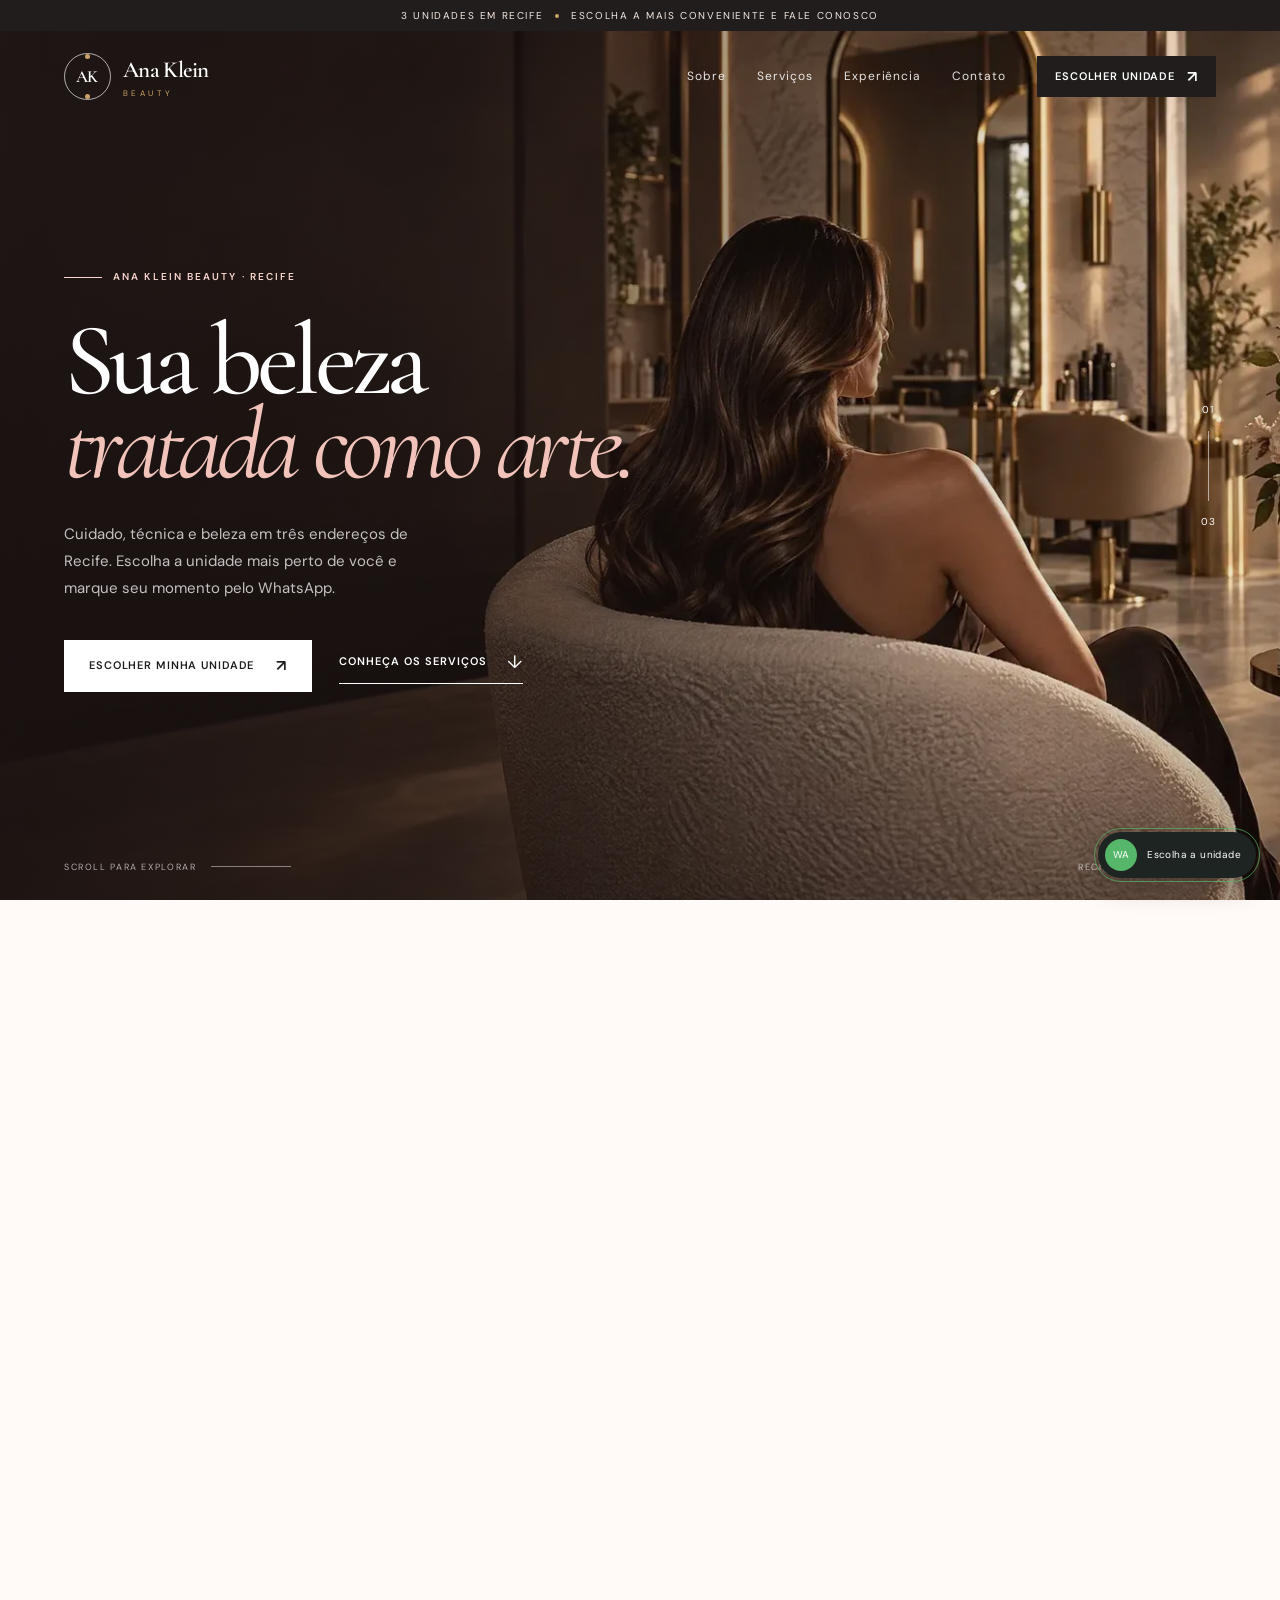
==== anabeauty-site/index.html @ 566e49de "Add files via upload" ====
<!doctype html>
<html lang="pt-BR">
  <head>
    <meta charset="UTF-8" />
    <meta name="viewport" content="width=device-width, initial-scale=1.0" />
    <meta name="description" content="Ana Klein Beauty — salão de beleza em Recife com unidades no Shopping RioMar, Shopping Recife e Shopping Plaza. Escolha sua unidade e fale pelo WhatsApp." />
    <meta name="theme-color" content="#211d1d" />
    <title>Ana Klein Beauty | Sua beleza tratada como arte</title>
    <link rel="preconnect" href="https://fonts.googleapis.com" />
    <link rel="preconnect" href="https://fonts.gstatic.com" crossorigin />
    <link rel="stylesheet" href="https://fonts.googleapis.com/css2?family=Cormorant+Garamond:ital,wght@0,400;0,500;0,600;1,400&amp;family=DM+Sans:wght@400;500;600&amp;display=swap" media="print" onload="this.media='all'" />
    <noscript><link rel="stylesheet" href="https://fonts.googleapis.com/css2?family=Cormorant+Garamond:ital,wght@0,400;0,500;0,600;1,400&amp;family=DM+Sans:wght@400;500;600&amp;display=swap" /></noscript>
    <link rel="preload" as="image" href="images/hero.webp" fetchpriority="high" />
    <link rel="stylesheet" href="style.css" />
    <script src="script.js" defer></script>
  </head>
  <body>
    <div class="announcement"><span>3 unidades em Recife</span><span class="announcement__dot"></span><span>Escolha a mais conveniente e fale conosco</span></div>

    <header class="site-header" id="topo">
      <a class="brand" href="#inicio" aria-label="Ana Klein Beauty — início">
        <span class="brand__mark" aria-hidden="true"><span>AK</span></span>
        <span class="brand__text"><strong>Ana Klein</strong><small>BEAUTY</small></span>
      </a>
      <button class="menu-toggle" aria-label="Abrir menu" aria-expanded="false"><span></span><span></span></button>
      <nav class="main-nav" aria-label="Navegação principal">
        <a href="#sobre">Sobre</a>
        <a href="#servicos">Serviços</a>
        <a href="#experiencia">Experiência</a>
        <a href="#contato">Contato</a>
        <a class="button button--small button--dark" href="#unidades">Escolher unidade <span>↗</span></a>
      </nav>
    </header>

    <main>
      <section class="hero" id="inicio">
        <img class="hero__image" src="images/hero.webp" alt="" fetchpriority="high" decoding="async" />
        <div class="hero__veil"></div>
        <div class="hero__content">
          <p class="eyebrow eyebrow--light"><span class="eyebrow__line"></span> Ana Klein Beauty · Recife</p>
          <h1>Sua beleza<br /><em>tratada como arte.</em></h1>
          <p class="hero__copy">Cuidado, técnica e beleza em três endereços de Recife. Escolha a unidade mais perto de você e marque seu momento pelo WhatsApp.</p>
          <div class="hero__actions"><a class="button button--light" href="#unidades">Escolher minha unidade <span>↗</span></a><a class="text-link text-link--light" href="#servicos">Conheça os serviços <span>↓</span></a></div>
        </div>
        <div class="hero__aside"><span>01</span><i></i><span>03</span></div>
        <div class="hero__bottom"><span>Scroll para explorar</span><span class="hero__scroll-line"></span><span>Recife · PE · 3 unidades</span></div>
      </section>

      <section class="statement section-pad" id="sobre">
        <div class="statement__index">01 <span></span> essência</div>
        <div class="statement__copy"><p class="eyebrow"><span class="eyebrow__line"></span> Ana Klein Beauty</p><h2>Beleza com <em>intenção,</em><br />resultado com alma.</h2><p>Há mais de uma década, transformamos cuidados de beleza em rituais de presença. No Ana Klein Beauty, cada atendimento começa na conversa — e termina na sensação de se olhar no espelho e reconhecer uma versão ainda mais bonita de si.</p><a class="text-link" href="#experiencia">Nossa forma de cuidar <span>↗</span></a></div>
        <div class="statement__numbers"><div><strong>10<span>+</span></strong><small>anos de história</small></div><div><strong>18,5<span>k</span></strong><small>pessoas no Instagram</small></div><div><strong>21<span>h</span></strong><small>até quando estamos aqui</small></div></div>
      </section>

      <section class="services section-pad" id="servicos">
        <div class="section-heading"><div><p class="eyebrow"><span class="eyebrow__line"></span> O menu de cuidados</p><h2>Escolha o seu<br /><em>momento.</em></h2></div><p>Serviços pensados para revelar o que você já tem de mais bonito. Valores são estimativas e podem variar conforme avaliação.</p></div>
        <div class="service-tabs" role="tablist" aria-label="Categorias de serviços">
          <button class="service-tab is-active" role="tab" aria-selected="true" data-category="cabelo">Cabelo</button><button class="service-tab" role="tab" aria-selected="false" data-category="unhas">Unhas</button><button class="service-tab" role="tab" aria-selected="false" data-category="estetica">Estética</button><button class="service-tab" role="tab" aria-selected="false" data-category="make">Make</button><button class="service-tab" role="tab" aria-selected="false" data-category="noivas">Noivas & eventos</button>
        </div>
        <div class="services-grid" id="services-grid"></div>
        <div class="services-footer"><span>Valores sob consulta para cabelos longos e técnicas especiais.</span><a class="text-link" href="#unidades">Falar com a unidade <span>↗</span></a></div>
      </section>

      <section class="combo section-pad section-dark" id="combo">
        <div class="combo__intro"><p class="eyebrow eyebrow--light"><span class="eyebrow__line"></span> Seu ritual, do seu jeito</p><h2>Monte seu<br /><em>combo perfeito.</em></h2><p>Combine seus serviços favoritos e tenha uma visão do tempo e investimento para o seu dia de beleza.</p><span class="combo__stamp">AK <small>beauty ritual</small></span></div>
        <div class="combo__calculator"><div class="calculator-head"><span>01 / selecione os serviços</span><span id="selected-count">0 selecionados</span></div><div class="combo-options" id="combo-options"></div><div class="calculator-result"><div><small>Tempo estimado</small><strong id="combo-time">—</strong></div><div><small>Investimento estimado</small><strong id="combo-price">R$ 0</strong></div><a class="button button--light button--full" id="combo-cta" href="#unidades">Falar com uma unidade <span>↗</span></a></div></div>
      </section>

      <section class="experience section-pad" id="experiencia">
        <div class="section-heading"><div><p class="eyebrow"><span class="eyebrow__line"></span> Dentro do nosso espaço</p><h2>Um lugar para<br /><em>se encontrar.</em></h2></div><p>Entre texturas naturais, luz quente e conversas sem pressa. Tudo foi pensado para que seu tempo aqui seja tão bonito quanto o resultado.</p></div>
        <div class="gallery"><button class="gallery-card gallery-card--large" data-gallery="0" aria-label="Ver foto do ambiente"><img src="images/espaco.webp" alt="Interior elegante do Ana Klein Beauty" loading="lazy" decoding="async" /><span class="gallery-card__label">O espaço <b>↗</b></span></button><button class="gallery-card gallery-card--portrait" data-gallery="1" aria-label="Ver foto do resultado de cabelo"><img src="images/cabelos.webp" alt="Resultado de balayage e ondas polidas" loading="lazy" decoding="async" /><span class="gallery-card__label">Cabelos <b>↗</b></span></button><button class="gallery-card gallery-card--portrait gallery-card--offset" data-gallery="2" aria-label="Ver foto do resultado de unhas"><img src="images/unhas.webp" alt="Manicure nude com detalhe rose gold" loading="lazy" decoding="async" /><span class="gallery-card__label">Unhas <b>↗</b></span></button><div class="gallery-note"><span>02</span><p>Detalhes que fazem<br /><em>toda a diferença.</em></p></div></div>
      </section>

      <section class="social-proof section-pad section-nude">
        <div class="proof-top"><p class="eyebrow"><span class="eyebrow__line"></span> Quem viveu, conta</p><div class="proof-rating"><strong>4,3</strong><span>★★★★★</span><small>737 avaliações no Google</small></div></div>
        <div class="testimonials"><article class="testimonial testimonial--featured"><span class="quote-mark">“</span><blockquote>Fui atendida pela Flávia e foi uma experiência maravilhosa. Desde a recepção até o resultado, tudo impecável. Saí me sentindo linda e muito bem cuidada.</blockquote><footer><span class="avatar">MC</span><span><strong>Mariana C.</strong><small>Cliente verificada · Google</small></span><span class="testimonial__stars">★★★★★</span></footer></article><article class="testimonial"><div class="testimonial__meta"><span>01</span><span>★★★★★</span></div><blockquote>“A equipe é extremamente atenciosa e o espaço é lindo. Meu cabelo ficou exatamente como eu imaginei.”</blockquote><footer><span class="avatar avatar--gold">LR</span><span><strong>Larissa R.</strong><small>Cliente verificada · Google</small></span></footer></article><article class="testimonial"><div class="testimonial__meta"><span>02</span><span>★★★★★</span></div><blockquote>“Lugar perfeito para um dia de autocuidado. Pontualidade, técnica e um resultado delicado.”</blockquote><footer><span class="avatar avatar--dark">AS</span><span><strong>Ana S.</strong><small>Cliente verificada · Google</small></span></footer></article></div>
      </section>

      <section class="locations section-pad section-nude" id="unidades"><div class="section-heading"><div><p class="eyebrow"><span class="eyebrow__line"></span> Onde você quer viver esse momento?</p><h2>Escolha sua<br /><em>unidade.</em></h2></div><p>O perfil da Ana Klein Beauty atende três shoppings em Recife. Toque na unidade desejada e fale direto com a equipe responsável.</p></div><p class="unit-note" id="unit-note" hidden></p><div class="locations-grid"><article class="location-card"><span class="location-card__index">01</span><div><p class="eyebrow">Zona Sul</p><h3>Shopping RioMar</h3><p>Av. República do Líbano, 251<br />Pina · Recife — PE</p><a class="button button--dark" href="https://wa.me/5581991220930?text=Ol%C3%A1%2C%20Ana%20Klein%20Beauty!%20Quero%20agendar%20na%20unidade%20Shopping%20RioMar." target="_blank" rel="noreferrer">Falar no WhatsApp <span>↗</span></a><small>(81) 99122-0930 · (81) 3039-5361</small></div></article><article class="location-card"><span class="location-card__index">02</span><div><p class="eyebrow">Zona Sul</p><h3>Shopping Recife</h3><p>Boa Viagem · Recife — PE<br />Atendimento premium</p><a class="button button--dark" href="https://wa.me/558195071572?text=Ol%C3%A1%2C%20Ana%20Klein%20Beauty!%20Quero%20agendar%20na%20unidade%20Shopping%20Recife." target="_blank" rel="noreferrer">Falar no WhatsApp <span>↗</span></a><small>(81) 99507-1572</small></div></article><article class="location-card"><span class="location-card__index">03</span><div><p class="eyebrow">Zona Norte</p><h3>Shopping Plaza</h3><p>Casa Forte · Recife — PE<br />Atendimento premium</p><a class="button button--dark" href="https://wa.me/558196941964?text=Ol%C3%A1%2C%20Ana%20Klein%20Beauty!%20Quero%20agendar%20na%20unidade%20Shopping%20Plaza." target="_blank" rel="noreferrer">Falar no WhatsApp <span>↗</span></a><small>(81) 99694-1964</small></div></article></div></section>

      <section class="faq section-pad section-nude" id="cuidados">
        <div class="faq__intro"><p class="eyebrow"><span class="eyebrow__line"></span> Depois do salão</p><h2>Cuidados que<br /><em>prolongam o ritual.</em></h2><p>Pequenos gestos em casa para manter o resultado bonito por mais tempo.</p></div><div class="faq-list"><details open><summary><span>01</span> Como cuidar do cabelo após coloração?</summary><div class="faq-answer">Prefira água morna para fria, use produtos indicados para cabelos coloridos e aplique uma máscara de tratamento uma vez por semana. Evite fontes de calor sem protetor térmico.</div></details><details><summary><span>02</span> Quanto tempo dura a manicure?</summary><div class="faq-answer">Com hidratação diária das cutículas e evitando contato prolongado com produtos de limpeza, o resultado costuma permanecer bonito por 7 a 10 dias.</div></details><details><summary><span>03</span> O que levar no dia da make?</summary><div class="faq-answer">Venha com a pele limpa e hidratada. Se tiver referências de maquiagem, traga no celular — elas ajudam nossa equipe a traduzir seu desejo.</div></details><details><summary><span>04</span> Posso chegar antes do meu horário?</summary><div class="faq-answer">Claro. O shopping da sua unidade oferece cafés e espaços para você chegar com calma. Recomendamos 10 minutos de antecedência.</div></details></div>
      </section>

      <section class="contact section-pad" id="contato">
        <div class="contact__top"><p class="eyebrow"><span class="eyebrow__line"></span> Venha nos encontrar</p><h2>Três endereços.<br /><em>Um só ritual.</em></h2></div><div class="contact__grid"><div class="contact__map"><button class="map-facade" id="map-facade" type="button" data-src="https://www.google.com/maps?q=Ana+Klein+Beauty+Recife+PE&output=embed" aria-label="Carregar mapa das unidades"><strong>Mapa das unidades</strong><span>Toque para carregar o mapa</span></button><a class="map-link" href="https://www.google.com/maps/search/?api=1&query=Ana+Klein+Beauty+Recife+PE" target="_blank" rel="noreferrer">Ver no Google Maps <span>↗</span></a></div><div class="contact__info"><div class="contact-item"><span class="contact-item__num">01</span><div><small>Shopping RioMar</small><p><a href="https://wa.me/5581991220930" target="_blank" rel="noreferrer">WhatsApp (81) 99122-0930 ↗</a><br />Pina · Recife — PE</p></div></div><div class="contact-item"><span class="contact-item__num">02</span><div><small>Shopping Recife</small><p><a href="https://wa.me/558195071572" target="_blank" rel="noreferrer">WhatsApp (81) 99507-1572 ↗</a><br />Boa Viagem · Recife — PE</p></div></div><div class="contact-item"><span class="contact-item__num">03</span><div><small>Shopping Plaza</small><p><a href="https://wa.me/558196941964" target="_blank" rel="noreferrer">WhatsApp (81) 99694-1964 ↗</a><br />Casa Forte · Recife — PE</p></div></div></div></div>
      </section>
    </main>

    <footer class="site-footer"><div class="footer-main"><a class="brand brand--footer" href="#topo"><span class="brand__mark" aria-hidden="true"><span>AK</span></span><span class="brand__text"><strong>Ana Klein</strong><small>BEAUTY</small></span></a><p>Beleza com intenção,<br /><em>resultado com alma.</em></p><div class="footer-social"><a href="https://www.instagram.com/anaklein.beauty/" target="_blank" rel="noreferrer" aria-label="Instagram">ig</a><a href="https://linktr.ee/anakleinbeauty" target="_blank" rel="noreferrer" aria-label="Link da bio">↗</a><a href="https://wa.me/5581991220930" target="_blank" rel="noreferrer" aria-label="WhatsApp RioMar">wa</a></div></div><div class="footer-bottom"><span>© 2026 Ana Klein Beauty. Todos os direitos reservados.</span><span>Feito com cuidado em Recife · PE</span><a href="#topo">Voltar ao topo ↑</a></div></footer>

    <a class="whatsapp-float" href="#unidades" aria-label="Escolher unidade e falar com o Ana Klein Beauty pelo WhatsApp"><span class="whatsapp-float__pulse"></span><span class="whatsapp-float__icon">wa</span><span class="whatsapp-float__label">Escolha a unidade</span></a>
    <div class="gallery-modal" id="gallery-modal" aria-hidden="true"><button class="modal-close" aria-label="Fechar galeria">×</button><img id="modal-image" alt="" /><p id="modal-caption"></p></div>
  </body>
</html>
---- anabeauty-site/style.css ----
:root { --rose:#b97872;--rose-dark:#8f5652;--nude:#f7eee8;--cream:#fffaf7;--gold:#cba36a;--ink:#211d1d;--muted:#756c68;--line:rgba(33,29,29,.14);--white:#fff;--shadow:0 22px 70px rgba(50,29,24,.12);--serif:'Cormorant Garamond',Georgia,serif;--sans:'DM Sans',Arial,sans-serif }
* { box-sizing:border-box }
html { scroll-behavior:smooth }
body { margin:0;background:var(--cream);color:var(--ink);font-family:var(--sans);font-size:15px;line-height:1.6;overflow-x:hidden }
a { color:inherit;text-decoration:none }
button,input,select { font:inherit }
button { cursor:pointer }
img { max-width:100%;display:block }
.announcement { height:31px;background:var(--ink);color:#f5e9e2;padding:0 5vw;display:flex;align-items:center;justify-content:center;gap:12px;font-size:10px;letter-spacing:.16em;text-transform:uppercase }
.announcement__dot { width:4px;height:4px;border-radius:50%;background:var(--gold) }
.site-header { position:absolute;z-index:5;top:31px;width:100%;height:91px;padding:0 5vw;display:flex;align-items:center;justify-content:space-between;color:var(--white);transition:background .3s,position .3s }
.site-header.is-scrolled { position:fixed;top:0;background:rgba(33,29,29,.97);height:76px }
.brand { display:inline-flex;align-items:center;gap:12px }
.brand__mark { width:47px;height:47px;border:1px solid rgba(255,255,255,.65);border-radius:50%;display:grid;place-items:center;position:relative }
.brand__mark:before,.brand__mark:after { content:'';position:absolute;width:5px;height:5px;background:var(--gold);border-radius:50% }
.brand__mark:before { top:0;left:20px }
.brand__mark:after { bottom:0;right:20px }
.brand__mark span { font:600 17px var(--serif);letter-spacing:-.08em;margin-left:-2px }
.brand__text { display:flex;flex-direction:column;line-height:1 }
.brand__text strong { font:600 23px var(--serif);letter-spacing:-.03em }
.brand__text small { font-size:8px;letter-spacing:.43em;margin-top:5px;color:var(--gold) }
.main-nav { display:flex;align-items:center;gap:31px;font-size:12px;letter-spacing:.08em }
.main-nav>a:not(.button) { opacity:.88;transition:opacity .2s }
.main-nav>a:not(.button):hover { opacity:1;color:#f4c2bd }
.button { border:0;display:inline-flex;align-items:center;justify-content:center;gap:22px;padding:17px 25px;font-size:11px;font-weight:600;letter-spacing:.08em;text-transform:uppercase;transition:transform .25s,background .25s,color .25s,box-shadow .25s }
.button span { font-size:16px;line-height:0 }
.button:hover { transform:translateY(-3px);box-shadow:0 12px 30px rgba(33,29,29,.18) }
.button--small { padding:12px 18px;gap:12px }
.button--dark { background:var(--ink);color:var(--white) }
.button--dark:hover { background:var(--rose-dark) }
.button--light { background:var(--white);color:var(--ink) }
.button--light:hover { background:#f6dcd6 }
.button--full { width:100% }
.menu-toggle { display:none;background:transparent;border:0;color:white;width:40px;height:40px }
.menu-toggle span { display:block;width:22px;height:1px;background:currentColor;margin:6px 0 }
.hero { min-height:calc(100vh - 31px);position:relative;background:#74574e;color:var(--white);display:flex;align-items:center;overflow:hidden }
.hero__image { position:absolute; inset:0; width:100%; height:100%; object-fit:cover }
.hero__veil { position:absolute;inset:0;background:linear-gradient(90deg,rgba(27,19,18,.86) 0%,rgba(27,19,18,.54) 43%,rgba(27,19,18,.08) 82%),linear-gradient(0deg,rgba(27,19,18,.3),transparent 30%) }
.hero__content { position:relative;z-index:1;padding:130px 5vw 110px;max-width:760px }
.eyebrow { display:flex;align-items:center;gap:11px;text-transform:uppercase;letter-spacing:.21em;font-size:10px;color:var(--rose-dark);font-weight:600 }
.eyebrow--light { color:#f7d6ce }
.eyebrow__line { display:inline-block;width:38px;height:1px;background:currentColor }
.hero h1 { font:500 clamp(60px,8vw,122px)/.82 var(--serif);letter-spacing:-.055em;margin:34px 0 34px }
.hero h1 em,h1 em,h2 em { font-style:italic;color:#f2c3bb;font-weight:400 }
.hero__copy { color:rgba(255,255,255,.74);max-width:390px;font-size:15px;line-height:1.8 }
.hero__actions { display:flex;align-items:center;gap:27px;margin-top:38px }
.text-link { display:inline-flex;align-items:center;gap:20px;border-bottom:1px solid currentColor;padding-bottom:7px;color:var(--rose-dark);font-size:11px;letter-spacing:.09em;text-transform:uppercase;font-weight:600;transition:gap .2s }
.text-link:hover { gap:27px }
.text-link span { font-size:18px;font-weight:400 }
.text-link--light { color:var(--white) }
.hero__aside { position:absolute;right:5vw;top:50%;z-index:1;transform:translateY(-50%);display:flex;flex-direction:column;gap:13px;align-items:center;font-size:10px;letter-spacing:.12em }
.hero__aside i { height:70px;width:1px;background:rgba(255,255,255,.55) }
.hero__bottom { position:absolute;bottom:26px;left:5vw;right:5vw;display:flex;align-items:center;gap:15px;font-size:9px;text-transform:uppercase;letter-spacing:.18em;color:rgba(255,255,255,.65) }
.hero__bottom span:last-child { margin-left:auto }
.hero__scroll-line { width:80px;height:1px;background:rgba(255,255,255,.45) }
.section-pad { padding:120px 9vw }
.statement { display:grid;grid-template-columns:.85fr 2fr .85fr;gap:7vw;min-height:680px;align-items:center }
.statement__index { align-self:start;margin-top:30px;text-transform:uppercase;letter-spacing:.16em;color:var(--muted);font-size:10px;display:flex;align-items:center;gap:10px }
.statement__index span { width:40px;height:1px;background:var(--rose) }
h2 { font:500 clamp(46px,5.4vw,80px)/.9 var(--serif);letter-spacing:-.055em;margin:25px 0 29px }
.statement__copy>p:not(.eyebrow) { max-width:540px;color:var(--muted);font-size:16px;line-height:1.8;margin:0 0 32px }
.statement__numbers { display:flex;flex-direction:column;gap:34px;border-left:1px solid var(--line);padding-left:30px }
.statement__numbers div { display:flex;flex-direction:column }
.statement__numbers strong { font:500 52px/.8 var(--serif);letter-spacing:-.07em }
.statement__numbers strong span { font:400 22px var(--sans);color:var(--rose);letter-spacing:0;margin-left:3px }
.statement__numbers small { color:var(--muted);font-size:10px;text-transform:uppercase;letter-spacing:.14em;margin-top:12px }
.services { background:var(--nude) }
.section-heading { display:flex;justify-content:space-between;align-items:end;gap:50px;margin-bottom:56px }
.section-heading>p { max-width:300px;color:var(--muted);font-size:14px;line-height:1.8;margin-bottom:8px }
.service-tabs { display:flex;gap:7px;border-bottom:1px solid var(--line);margin-bottom:42px;overflow:auto }
.service-tab { flex:0 0 auto;border:0;background:transparent;padding:0 23px 16px 0;margin-right:10px;color:var(--muted);text-transform:uppercase;letter-spacing:.13em;font-size:10px;position:relative;transition:color .2s }
.service-tab:after { content:'';height:2px;position:absolute;bottom:-1px;left:0;right:23px;background:var(--rose);transform:scaleX(0);transform-origin:left;transition:transform .3s }
.service-tab.is-active,.service-tab:hover { color:var(--ink) }
.service-tab.is-active:after { transform:scaleX(1) }
.services-grid { display:grid;grid-template-columns:repeat(3,1fr);gap:0 48px;min-height:320px }
.service-card { border-bottom:1px solid var(--line);padding:0 0 24px;margin-bottom:29px;display:grid;grid-template-columns:1fr auto;gap:8px;position:relative }
.service-card h3 { font:600 27px/1 var(--serif);margin:0 }
.service-card p { grid-column:1/-1;margin:3px 0 0;color:var(--muted);font-size:12px;line-height:1.55;max-width:240px }
.service-card strong { font-size:12px;color:var(--rose-dark);font-weight:600;white-space:nowrap }
.service-card__time { grid-column:1/-1;color:#95847e;font-size:10px;text-transform:uppercase;letter-spacing:.1em }
.services-footer { display:flex;justify-content:space-between;align-items:center;border-top:1px solid var(--line);padding-top:21px;font-size:11px;color:var(--muted) }
.combo { display:grid;grid-template-columns:1fr 1fr;gap:8vw;align-items:center;background:var(--ink);color:var(--white);position:relative;overflow:hidden }
.combo:before { content:'AK';position:absolute;font:500 45vw/.65 var(--serif);color:rgba(255,255,255,.025);right:-10vw;top:10%;pointer-events:none }
.combo__intro { position:relative }
.combo__intro h2 { margin-bottom:28px }
.combo__intro>p:last-of-type { max-width:360px;color:rgba(255,255,255,.6);line-height:1.8 }
.combo__stamp { margin-top:70px;border:1px solid rgba(255,255,255,.2);width:100px;height:100px;border-radius:50%;display:grid;place-items:center;font:600 26px var(--serif);color:var(--gold);transform:rotate(-12deg) }
.combo__stamp small { position:absolute;font:9px var(--sans);letter-spacing:.1em;text-transform:uppercase;transform:rotate(12deg);margin-top:57px;color:var(--white) }
.combo__calculator { background:#2e2828;padding:31px;position:relative;z-index:1 }
.calculator-head { display:flex;justify-content:space-between;color:#c7b5ad;text-transform:uppercase;font-size:10px;letter-spacing:.13em;padding-bottom:20px;border-bottom:1px solid rgba(255,255,255,.12) }
.combo-options { display:grid;grid-template-columns:1fr 1fr;gap:11px;margin:23px 0 26px }
.combo-option { display:flex;align-items:center;gap:10px;border:1px solid rgba(255,255,255,.13);padding:14px 12px;color:#d8ccc7;font-size:12px;transition:border .2s,background .2s }
.combo-option:hover,.combo-option.is-selected { border-color:var(--gold);background:rgba(203,163,106,.09) }
.combo-option input { appearance:none;width:16px;height:16px;border:1px solid #8b7770;border-radius:50%;position:relative;flex:none }
.combo-option input:checked { border-color:var(--gold);background:var(--gold) }
.combo-option input:checked:after { content:'✓';position:absolute;color:var(--ink);font-size:10px;left:3px;top:-1px }
.combo-option small { display:block;color:#988983;font-size:9px;margin-top:2px }
.calculator-result { border-top:1px solid rgba(255,255,255,.12);padding-top:25px;display:grid;grid-template-columns:1fr 1fr;gap:20px }
.calculator-result div { display:flex;flex-direction:column }
.calculator-result small { font-size:9px;color:#a79893;text-transform:uppercase;letter-spacing:.1em }
.calculator-result strong { font:500 30px var(--serif);margin-top:5px }
.calculator-result .button { grid-column:1/-1;margin-top:4px }
.experience { background:var(--cream) }
.gallery { display:grid;grid-template-columns:1.4fr .73fr .73fr;grid-template-rows:340px 180px;gap:18px }
.gallery-card { position:relative;padding:0;border:0;overflow:hidden;background:#ddd }
.gallery-card img { width:100%;height:100%;object-fit:cover;transition:transform .6s }
.gallery-card:hover img { transform:scale(1.05) }
.gallery-card:after { content:'';position:absolute;inset:0;background:linear-gradient(0deg,rgba(26,20,18,.62),transparent 50%);pointer-events:none }
.gallery-card--large { grid-row:1/3 }
.gallery-card--portrait { grid-row:1/3 }
.gallery-card--offset { grid-row:1/2 }
.gallery-note { grid-column:3;display:flex;justify-content:space-between;align-items:end;padding:12px 4px;color:var(--muted);font:500 22px/1 var(--serif) }
.gallery-note span { font:10px var(--sans);color:var(--rose);align-self:start }
.gallery-note p { margin:0;text-align:right }
.gallery-card__label { position:absolute;z-index:1;bottom:20px;left:21px;color:white;font-size:11px;letter-spacing:.1em;text-transform:uppercase }
.gallery-card__label b { font-size:16px;margin-left:15px;font-weight:400 }
.section-nude { background:var(--nude) }
.proof-top { display:flex;justify-content:space-between;align-items:start;margin-bottom:56px }
.proof-rating { display:grid;grid-template-columns:auto auto;gap:2px 16px;align-items:center }
.proof-rating strong { font:500 60px/.7 var(--serif);letter-spacing:-.07em }
.proof-rating span { color:var(--gold);letter-spacing:2px }
.proof-rating small { grid-column:2;color:var(--muted);font-size:10px }
.testimonials { display:grid;grid-template-columns:1.4fr 1fr 1fr;gap:18px }
.testimonial { background:var(--cream);padding:31px;min-height:310px;display:flex;flex-direction:column;justify-content:space-between }
.testimonial--featured { background:var(--ink);color:var(--white) }
.quote-mark { font:100px/.4 var(--serif);color:var(--rose);height:33px }
.testimonial blockquote { font:500 23px/1.15 var(--serif);letter-spacing:-.025em;margin:20px 0 27px }
.testimonial:not(.testimonial--featured) blockquote { font-size:20px }
.testimonial__meta { display:flex;justify-content:space-between;color:var(--rose-dark);font-size:10px;letter-spacing:.15em }
.testimonial footer { display:flex;align-items:center;gap:11px }
.avatar { display:grid;place-items:center;background:var(--rose);width:34px;height:34px;border-radius:50%;font-size:10px;color:white }
.avatar--gold { background:var(--gold);color:var(--ink) }
.avatar--dark { background:var(--ink);color:white }
.testimonial footer>span:nth-child(2) { display:flex;flex-direction:column }
.testimonial footer strong { font-size:11px }
.testimonial footer small { font-size:9px;color:var(--muted) }
.testimonial--featured footer small { color:#a89993 }
.testimonial__stars { margin-left:auto;color:var(--gold);font-size:10px;letter-spacing:2px }
.faq { display:grid;grid-template-columns:.85fr 1.15fr;gap:9vw }
.faq__intro>p:last-child { color:var(--muted);max-width:300px }
.faq-list details { border-top:1px solid var(--line);padding:21px 0 }
.faq-list details:last-child { border-bottom:1px solid var(--line) }
summary { list-style:none;cursor:pointer;display:grid;grid-template-columns:40px 1fr auto;align-items:center;font:500 24px/1.1 var(--serif) }
summary::-webkit-details-marker { display:none }
summary:after { content:'+';font:300 27px var(--serif);color:var(--rose) }
details[open] summary:after { content:'−' }
.faq-list summary span { font:10px var(--sans);color:var(--rose);letter-spacing:.1em }
.faq-answer { padding:16px 40px 0 40px;color:var(--muted);font-size:13px;line-height:1.75;max-width:600px }
.contact__top { margin-bottom:52px }
.contact__grid { display:grid;grid-template-columns:1.25fr .75fr;gap:7vw }
.contact__map { height:420px;position:relative }
.contact__map iframe { width:100%; height:100%; border:0 }
.map-link { position:absolute;bottom:18px;left:18px;background:var(--white);padding:13px 16px;font-size:10px;text-transform:uppercase;letter-spacing:.1em;box-shadow:var(--shadow) }
.map-link span { color:var(--rose);font-size:16px;margin-left:18px }
.contact__info { display:flex;flex-direction:column;justify-content:space-around }
.contact-item { display:grid;grid-template-columns:35px 1fr;gap:15px;border-bottom:1px solid var(--line);padding:16px 0 }
.contact-item__num { font-size:10px;color:var(--rose) }
.contact-item small { font-size:10px;text-transform:uppercase;letter-spacing:.15em;color:var(--muted) }
.contact-item p { margin:7px 0 0;font:500 21px/1.2 var(--serif) }
.contact-item a:hover { color:var(--rose-dark) }
.site-footer { background:var(--ink);color:white;padding:54px 9vw 20px }
.footer-main { display:flex;align-items:center;justify-content:space-between;padding-bottom:60px;border-bottom:1px solid rgba(255,255,255,.14) }
.brand--footer .brand__mark { border-color:rgba(255,255,255,.38) }
.footer-main>p { font:400 30px/1 var(--serif);margin:0 }
.footer-main>p em { color:#f2c3bb }
.footer-social { display:flex;gap:9px }
.footer-social a { width:32px;height:32px;border:1px solid rgba(255,255,255,.3);border-radius:50%;display:grid;place-items:center;font-size:10px;text-transform:uppercase }
.footer-social a:hover { background:var(--rose);border-color:var(--rose) }
.footer-bottom { display:flex;justify-content:space-between;gap:20px;padding-top:20px;color:#92847f;font-size:10px }
.footer-bottom a { color:#d7c5be }
.whatsapp-float { position:fixed;z-index:7;right:24px;bottom:22px;display:flex;align-items:center;gap:10px;background:#1d2421;color:white;border-radius:30px;padding:7px 15px 7px 7px;box-shadow:0 10px 27px rgba(20,20,20,.22);font-size:10px;letter-spacing:.04em }
.whatsapp-float__icon { width:32px;height:32px;display:grid;place-items:center;border-radius:50%;background:#56b66a;font-size:10px;text-transform:uppercase }
.whatsapp-float__pulse { position:absolute;inset:-4px;border:1px solid rgba(86,182,106,.7);border-radius:30px;animation:pulse 2s infinite;pointer-events:none }
.gallery-modal { position:fixed;z-index:20;inset:0;background:rgba(21,16,15,.94);display:none;align-items:center;justify-content:center;padding:50px }
.gallery-modal.is-open { display:flex }
.gallery-modal img { max-height:86vh;max-width:min(85vw,620px);object-fit:contain }
.gallery-modal p { position:absolute;bottom:23px;color:white;font-size:11px;text-transform:uppercase;letter-spacing:.15em }
.modal-close { position:absolute;top:23px;right:30px;border:0;background:none;color:white;font:300 37px var(--serif) }
@keyframes pulse { 0%{transform:scale(.97);opacity:.9}70%{transform:scale(1.12);opacity:0}100%{transform:scale(1.12);opacity:0} }
@media(max-width:900px) {
  .main-nav { gap:17px }
  .section-pad { padding:90px 6vw }
  .statement { grid-template-columns:1fr 1.7fr;gap:7vw }
  .statement__numbers { grid-column:1/-1;flex-direction:row;border:0;border-top:1px solid var(--line);padding:25px 0 0;justify-content:space-between }
  .services-grid { gap:0 24px }
  .combo { gap:5vw }
  .contact__grid { gap:4vw }
}
@media(max-width:680px) {
  .announcement { font-size:8px;letter-spacing:.1em;gap:8px }
  .site-header { top:31px;padding:0 6vw;height:76px }
  .site-header.is-scrolled { height:66px }
  .main-nav { position:absolute;top:76px;left:0;right:0;background:rgba(33,29,29,.98);padding:22px 6vw 26px;display:none;flex-direction:column;align-items:flex-start;gap:18px }
  .main-nav.is-open { display:flex }
  .main-nav .button { width:100%;margin-top:6px }
  .menu-toggle { display:block }
  .hero { min-height:calc(100svh - 31px); }
  .hero__content { padding:130px 6vw 90px }
  .hero h1 { font-size:18vw;margin:29px 0 }
  .hero__copy { font-size:14px;max-width:310px }
  .hero__actions { align-items:flex-start;flex-direction:column;gap:22px }
  .hero__aside { display:none }
  .hero__bottom { left:6vw;right:6vw }
  .hero__bottom span:first-child,.hero__scroll-line { display:none }
  .section-pad { padding:78px 6vw }
  .statement { display:block;min-height:auto }
  .statement__index { margin:0 0 56px }
  .statement h2 { margin-top:20px }
  .statement__copy>p:not(.eyebrow) { font-size:14px }
  .statement__numbers { margin-top:57px;gap:0 }
  .statement__numbers strong { font-size:37px }
  .statement__numbers small { font-size:8px;letter-spacing:.08em }
  .section-heading { display:block;margin-bottom:36px }
  .section-heading>p { margin-top:23px;font-size:13px }
  .service-tabs { margin-left:-6vw;margin-right:-6vw;padding-left:6vw }
  .service-tab { padding-right:18px;margin-right:5px;font-size:9px }
  .services-grid { display:block;min-height:0 }
  .service-card { margin-bottom:21px;padding-bottom:18px }
  .service-card h3 { font-size:24px }
  .services-footer { display:block;line-height:1.6 }
  .services-footer .text-link { margin-top:18px }
  .combo { display:block }
  .combo__intro { margin-bottom:48px }
  .combo__intro h2 { margin-bottom:19px }
  .combo__stamp { margin-top:38px }
  .combo__calculator { padding:22px 18px;margin:0 -1px }
  .combo-options { gap:8px }
  .combo-option { font-size:11px;padding:11px 8px }
  .calculator-result strong { font-size:25px }
  .gallery { display:grid;grid-template-columns:1fr 1fr;grid-template-rows:260px 210px 120px;gap:10px }
  .gallery-card--large { grid-row:1/3;grid-column:1 }
  .gallery-card--portrait { grid-row:1/3;grid-column:2 }
  .gallery-card--offset { grid-row:3;grid-column:1 }
  .gallery-note { grid-column:2;grid-row:3;padding:7px 0;font-size:18px }
  .gallery-card__label { left:12px;bottom:13px;font-size:9px }
  .proof-top { display:block }
  .proof-rating { margin-top:38px }
  .testimonials { display:block }
  .testimonial { min-height:270px;margin-bottom:11px;padding:24px }
  .testimonial--featured blockquote { font-size:25px }
  .faq { display:block }
  .faq__intro { margin-bottom:45px }
  .faq-list summary { font-size:20px;grid-template-columns:32px 1fr 25px }
  .faq-answer { padding-left:32px;font-size:12px }
  .contact__top { margin-bottom:39px }
  .contact__grid { display:flex;flex-direction:column }
  .contact__map { height:280px }
  .contact__info { margin-top:23px }
  .contact-item p { font-size:19px }
  .footer-main { display:block;padding-bottom:35px }
  .footer-main>p { margin:35px 0;font-size:27px }
  .footer-bottom { display:block;line-height:2.1 }
  .footer-bottom span,.footer-bottom a { display:block }
  .footer-bottom a { margin-top:7px }
  .whatsapp-float { right:14px;bottom:14px }
  .whatsapp-float__label { display:none }
  .whatsapp-float { padding:7px }
  .gallery-modal { padding:20px }
  .gallery-modal img { max-width:90vw }
}
@media(prefers-reduced-motion:reduce) {
  *,*:before,*:after { scroll-behavior:auto!important;animation:none!important;transition:none!important }
}
.locations { background:var(--nude) }
.locations-grid { display:grid;grid-template-columns:repeat(3,1fr);gap:18px }
.location-card { background:var(--cream);padding:28px;min-height:360px;display:flex;flex-direction:column;gap:20px;border-top:2px solid var(--rose);transition:transform .25s,box-shadow .25s }
.location-card:hover { transform:translateY(-5px);box-shadow:var(--shadow) }
.location-card__index { font-size:10px;color:var(--rose);letter-spacing:.15em }
.location-card h3 { font:500 34px/.95 var(--serif);margin:8px 0 15px }
.location-card p:not(.eyebrow) { color:var(--muted);font-size:13px;line-height:1.7;margin:0 0 22px }
.location-card .button { width:100%;padding:14px 16px }
.location-card small { display:block;margin-top:16px;color:var(--muted);font-size:10px;letter-spacing:.06em }
@media(max-width:800px) {
  .locations-grid { grid-template-columns:1fr }
  .location-card { min-height:auto }
  .location-card h3 { font-size:31px }
}

/* Mapa sob demanda (o iframe do Google só carrega no clique) */
.map-facade { width:100%; height:100%; border:0; display:grid; place-items:center; align-content:center; gap:10px; background:linear-gradient(135deg,#efe0d8,#f7eee8); color:var(--ink); text-align:center; padding:20px }
.map-facade strong { font:500 26px/1.1 var(--serif) }
.map-facade span { font-size:11px; letter-spacing:.12em; text-transform:uppercase; color:var(--rose-dark) }

/* Renderização preguiçosa das seções abaixo da dobra */
.statement, .services, .combo, .experience, .social-proof, .locations, .faq, .contact, .site-footer { content-visibility:auto; contain-intrinsic-size:auto 700px }
.hero + .statement { contain-intrinsic-size:auto 680px }

.unit-note { margin:0 0 22px; padding:14px 18px; border:1px solid var(--rose); border-radius:14px; background:var(--cream); color:var(--rose-dark); font-size:14px; line-height:1.5 }
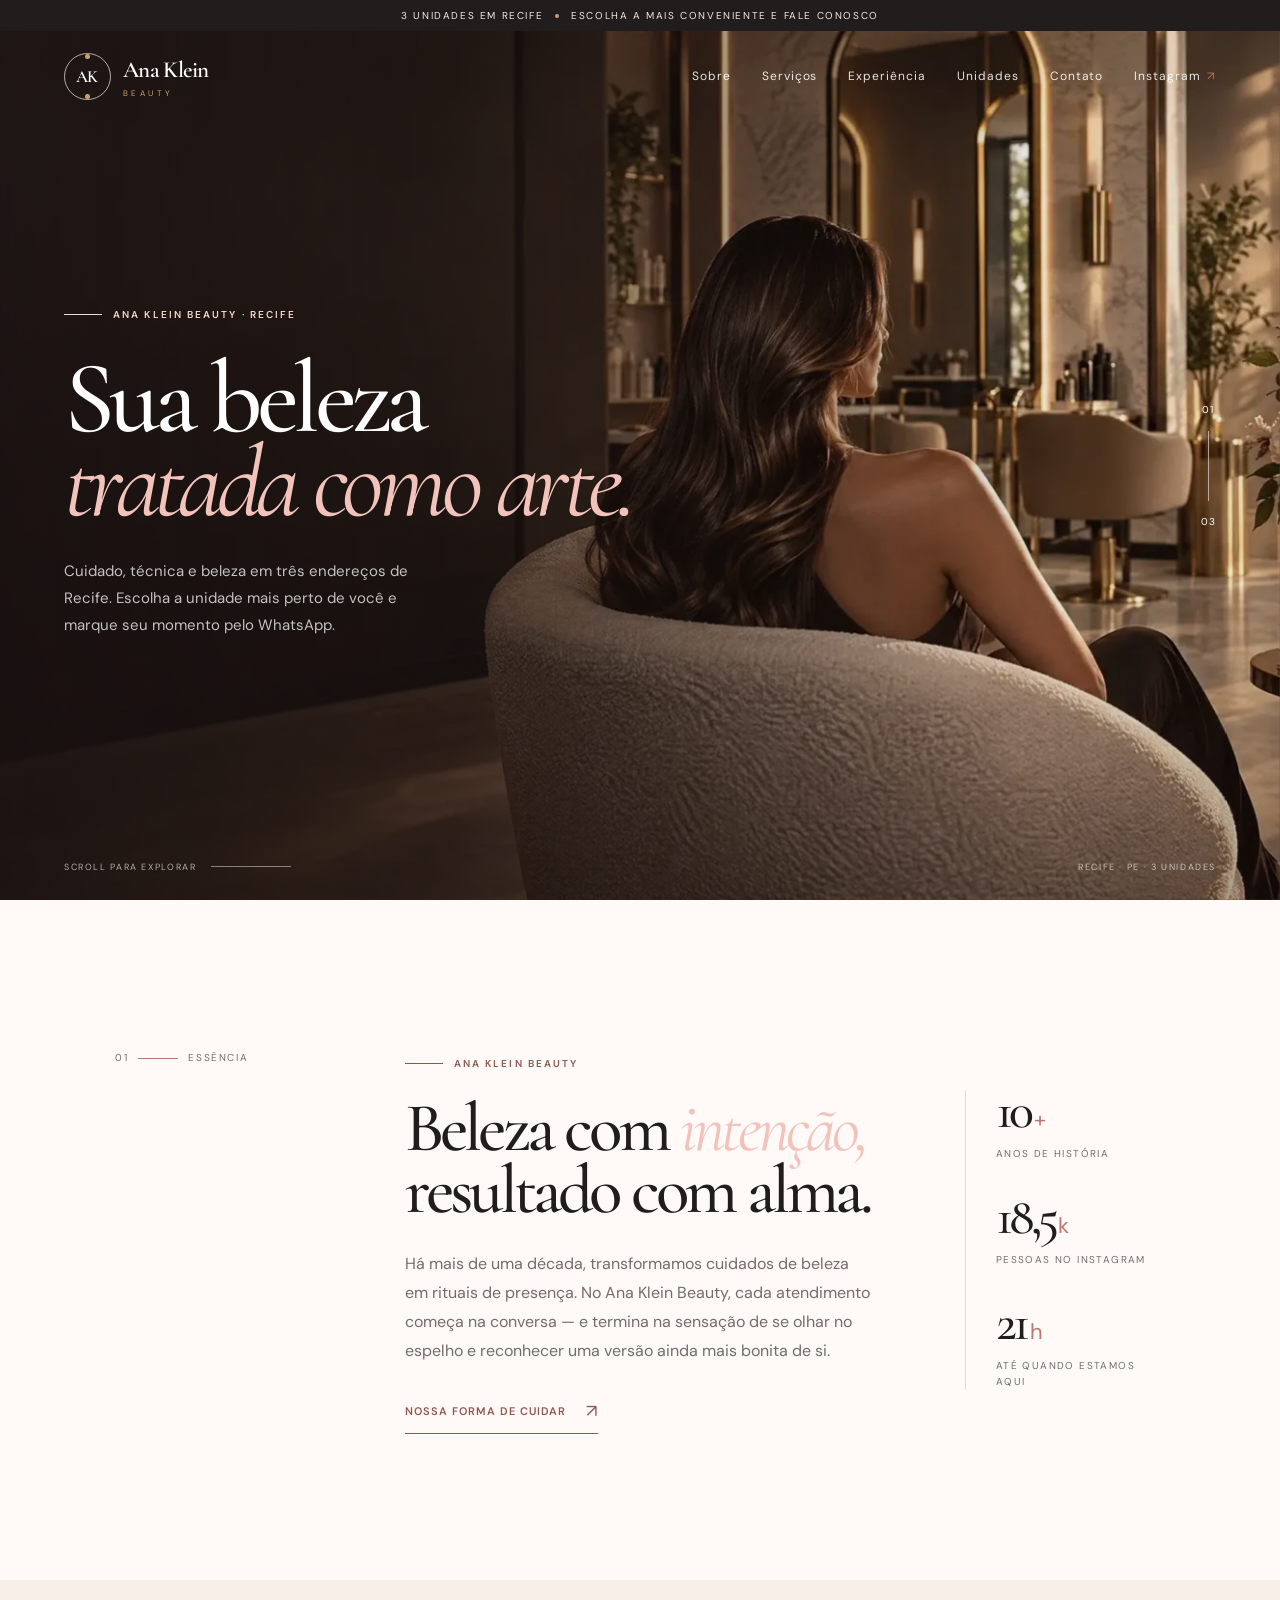
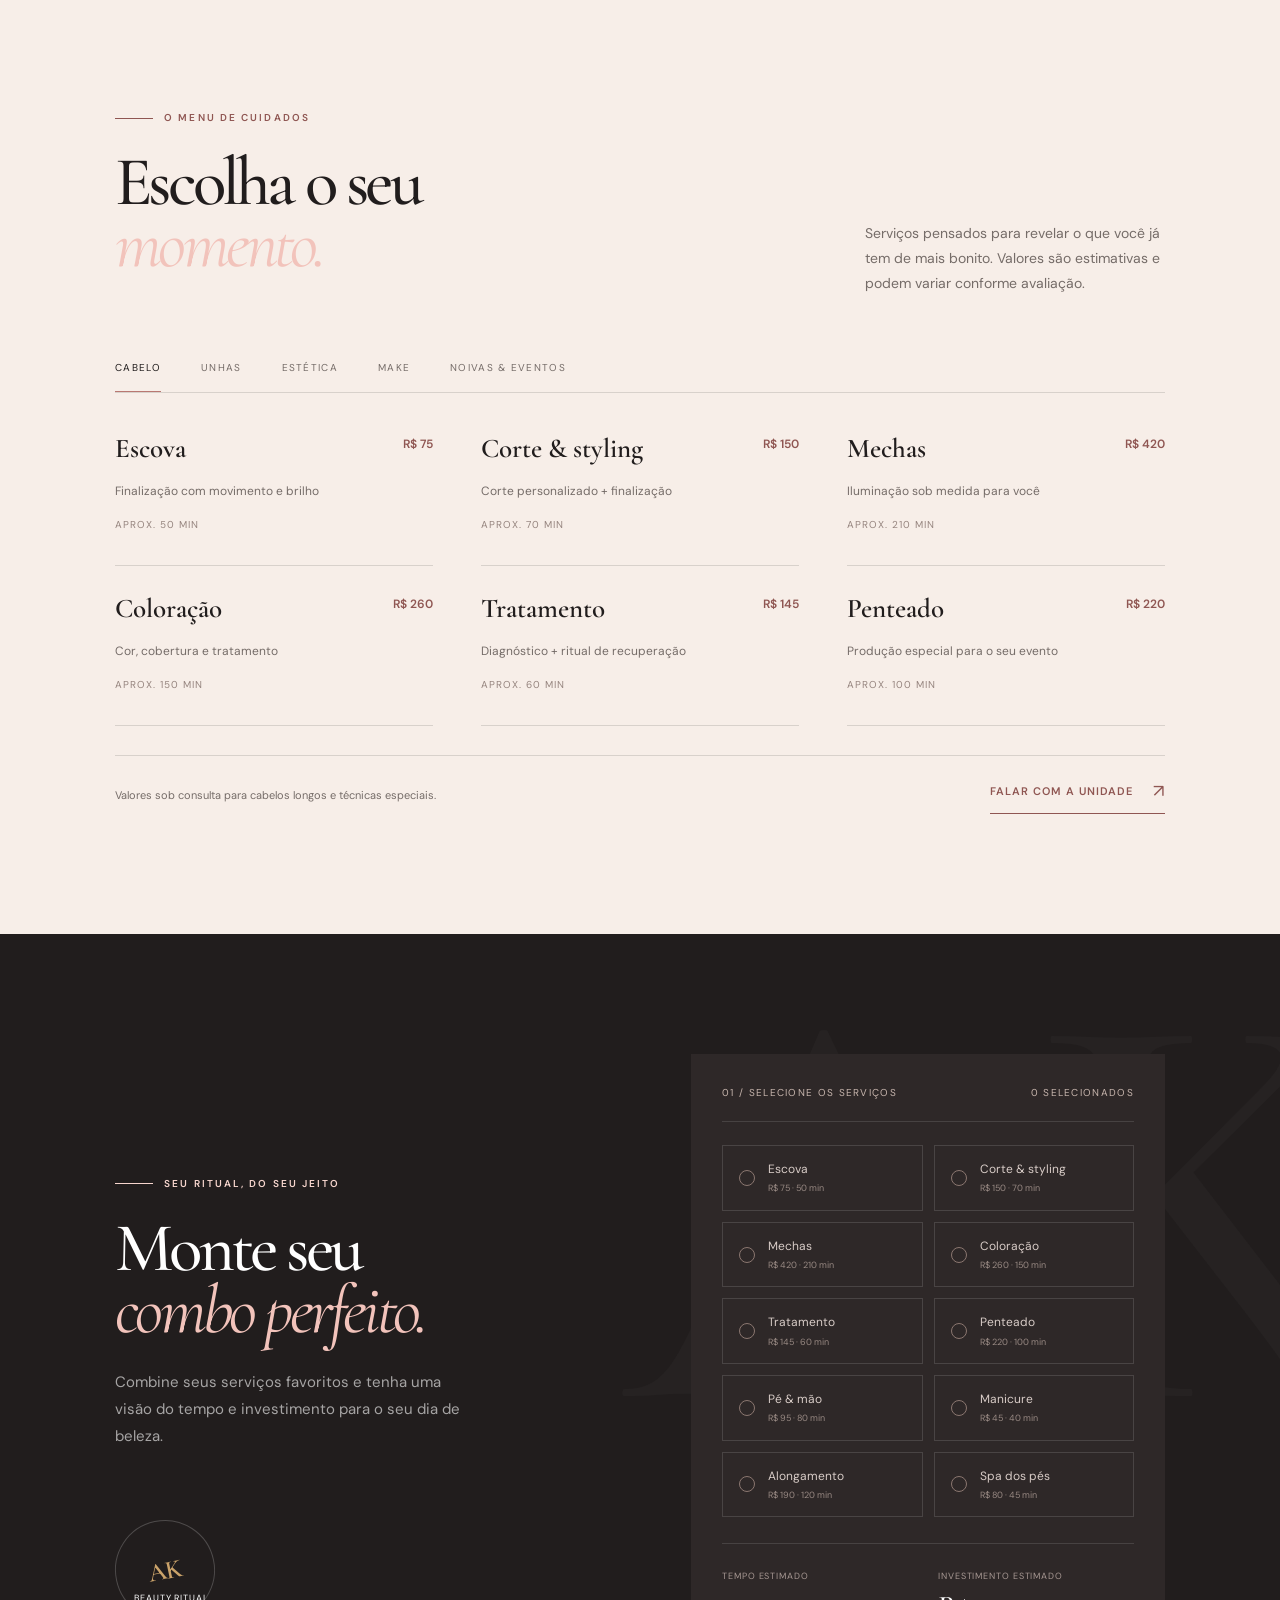
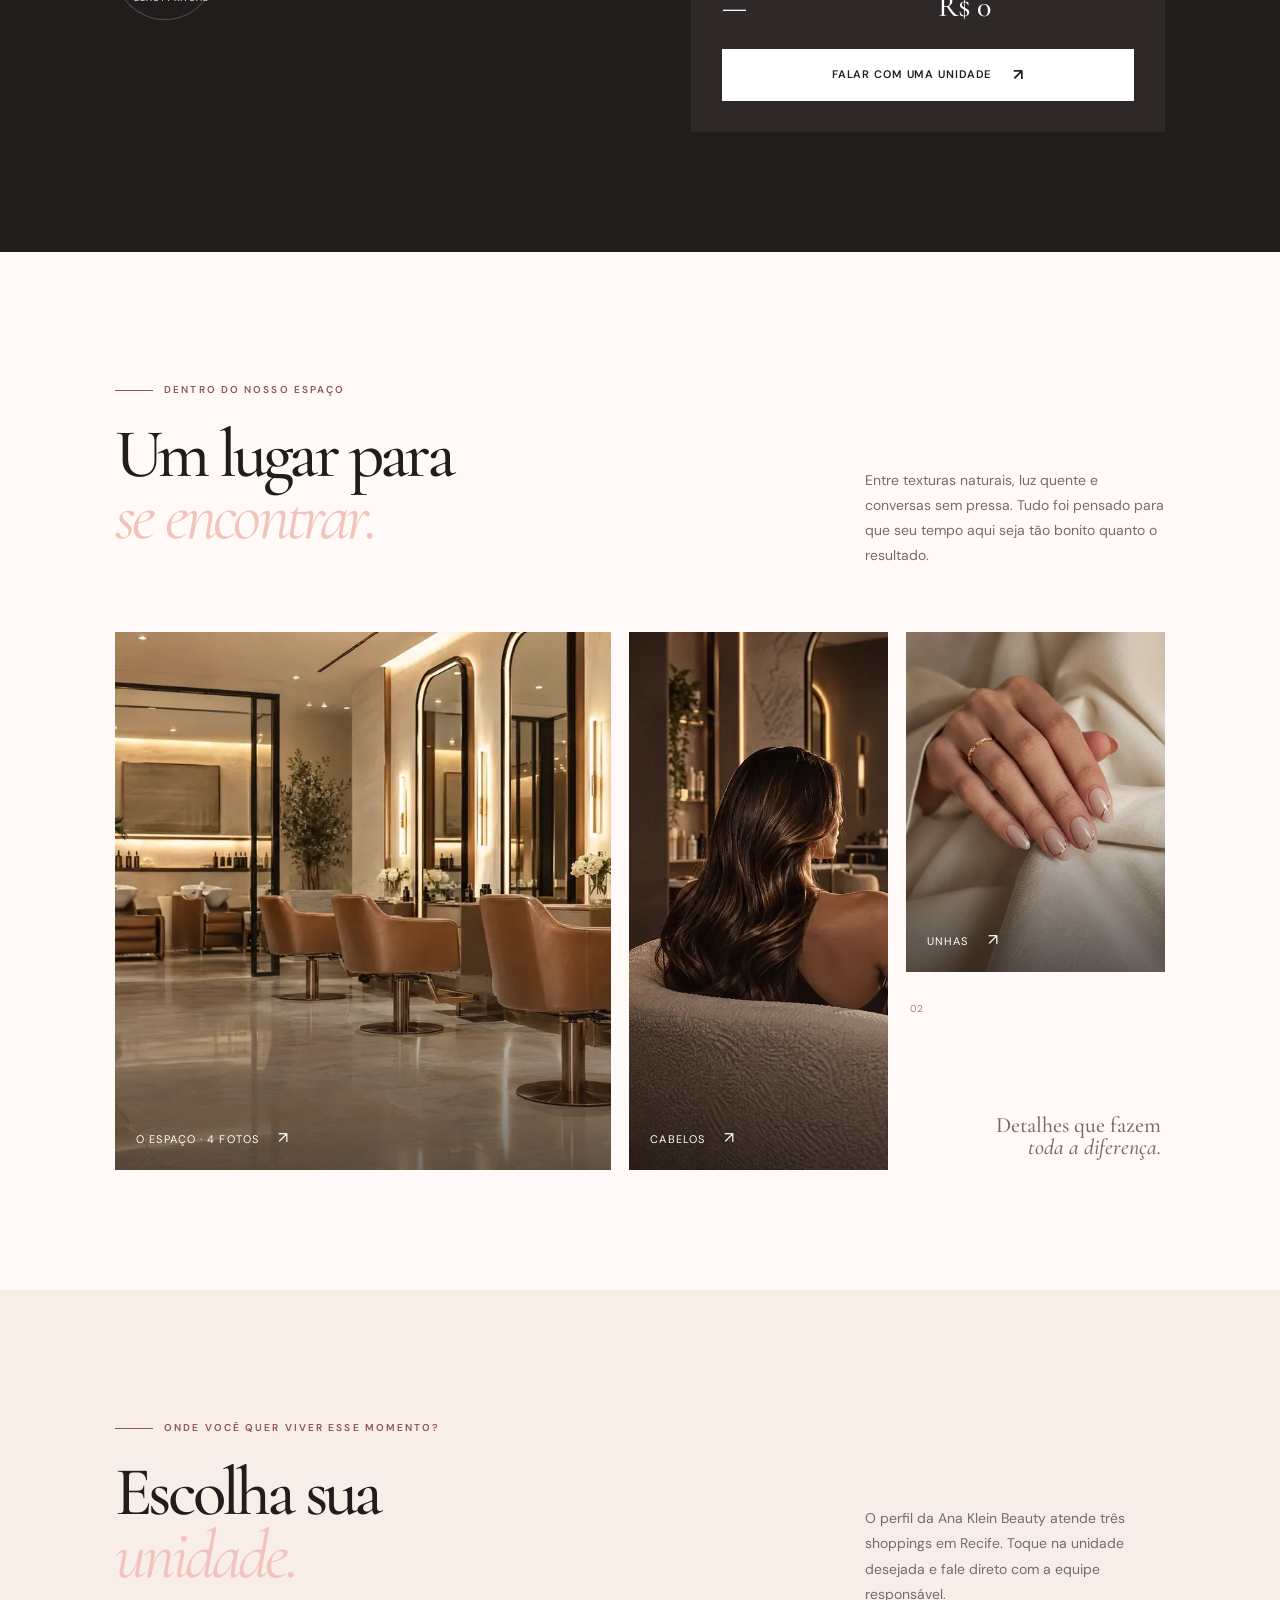
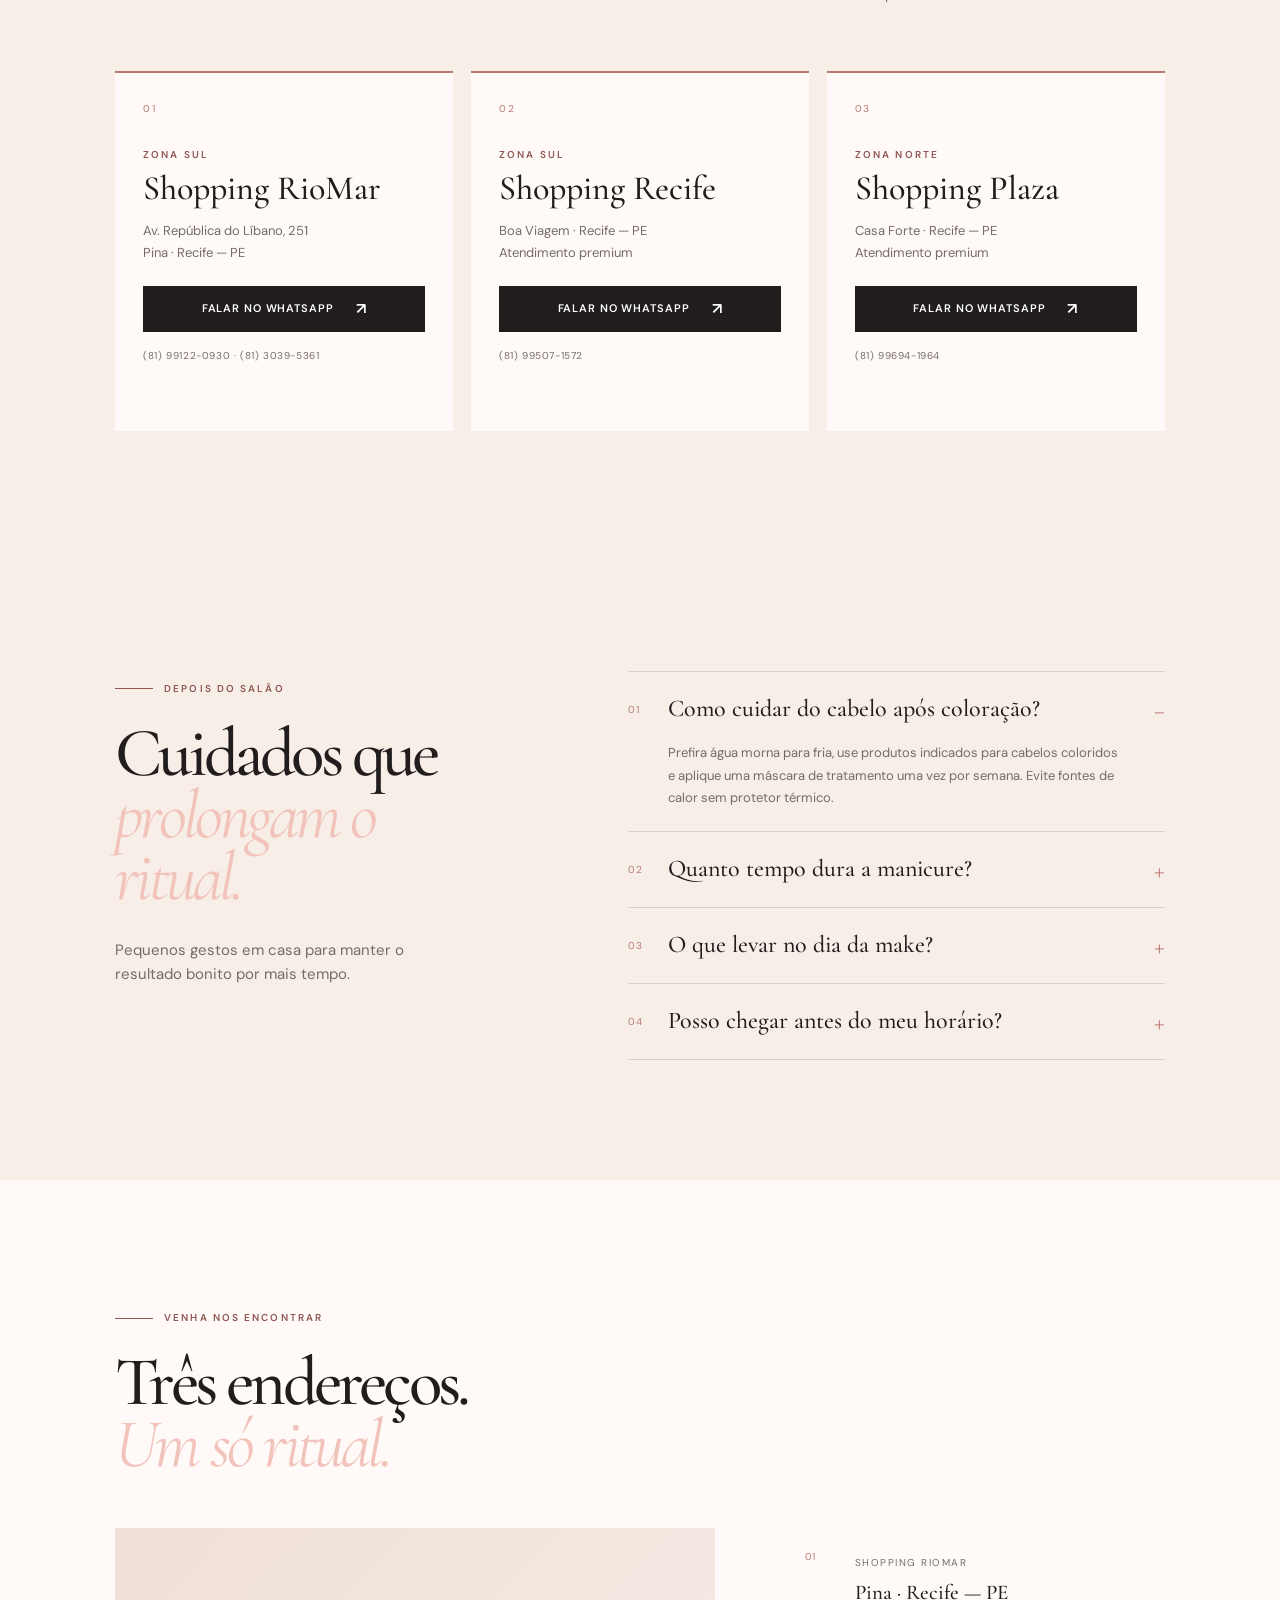
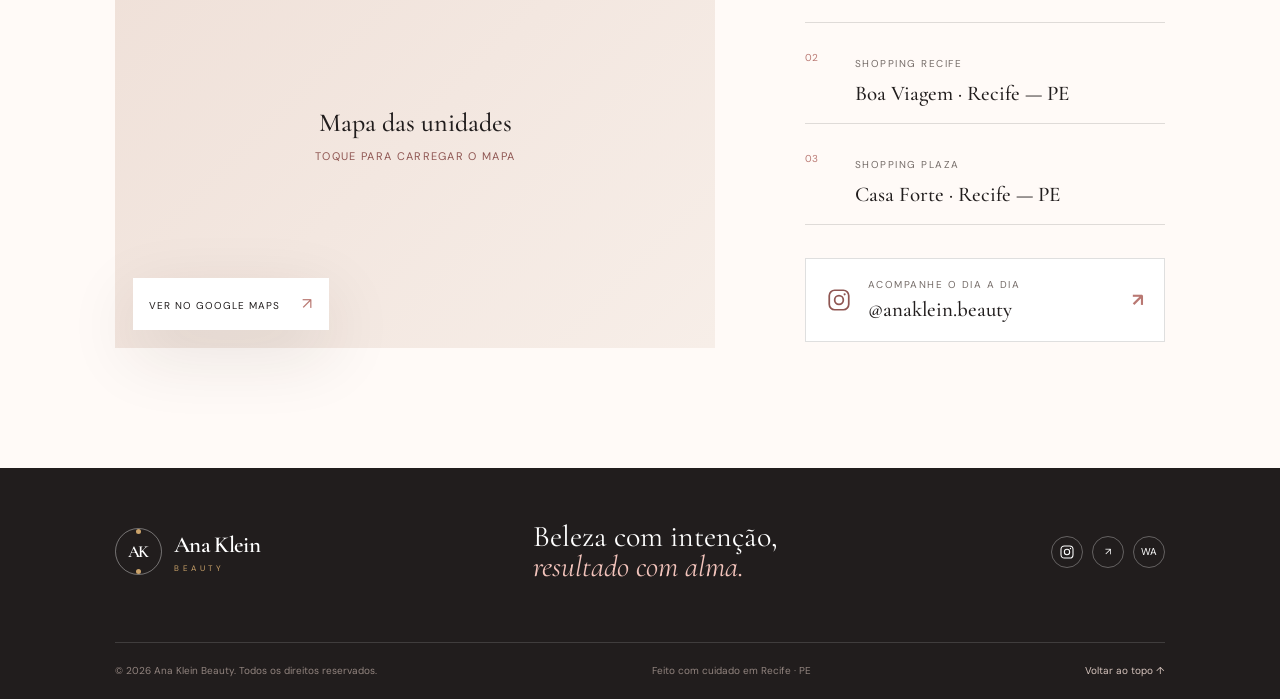
==== commit 01d678a9: "Add files via upload" ====
--- a/anabeauty-site/index.html
+++ b/anabeauty-site/index.html
@@ -6,15 +6,331 @@
     <meta name="description" content="Ana Klein Beauty — salão de beleza em Recife com unidades no Shopping RioMar, Shopping Recife e Shopping Plaza. Escolha sua unidade e fale pelo WhatsApp." />
     <meta name="theme-color" content="#211d1d" />
     <title>Ana Klein Beauty | Sua beleza tratada como arte</title>
+    <script>
+      try { if (/[?&]intro\b/.test(location.search) || !sessionStorage.getItem('ak-intro')) document.documentElement.classList.add('has-intro'); } catch (e) { document.documentElement.classList.add('has-intro'); }
+    </script>
     <link rel="preconnect" href="https://fonts.googleapis.com" />
     <link rel="preconnect" href="https://fonts.gstatic.com" crossorigin />
     <link rel="stylesheet" href="https://fonts.googleapis.com/css2?family=Cormorant+Garamond:ital,wght@0,400;0,500;0,600;1,400&amp;family=DM+Sans:wght@400;500;600&amp;display=swap" media="print" onload="this.media='all'" />
     <noscript><link rel="stylesheet" href="https://fonts.googleapis.com/css2?family=Cormorant+Garamond:ital,wght@0,400;0,500;0,600;1,400&amp;family=DM+Sans:wght@400;500;600&amp;display=swap" /></noscript>
     <link rel="preload" as="image" href="images/hero.webp" fetchpriority="high" />
-    <link rel="stylesheet" href="style.css" />
-    <script src="script.js" defer></script>
+    <style>
+:root { --rose:#b97872;--rose-dark:#8f5652;--nude:#f7eee8;--cream:#fffaf7;--gold:#cba36a;--ink:#211d1d;--muted:#756c68;--line:rgba(33,29,29,.14);--white:#fff;--shadow:0 22px 70px rgba(50,29,24,.12);--serif:'Cormorant Garamond',Georgia,serif;--sans:'DM Sans',Arial,sans-serif }
+* { box-sizing:border-box }
+html { scroll-behavior:smooth }
+body { margin:0;background:var(--cream);color:var(--ink);font-family:var(--sans);font-size:15px;line-height:1.6;overflow-x:hidden }
+a { color:inherit;text-decoration:none }
+button,input,select { font:inherit }
+button { cursor:pointer }
+img { max-width:100%;display:block }
+.announcement { height:31px;background:var(--ink);color:#f5e9e2;padding:0 5vw;display:flex;align-items:center;justify-content:center;gap:12px;font-size:10px;letter-spacing:.16em;text-transform:uppercase }
+.announcement__dot { width:4px;height:4px;border-radius:50%;background:var(--gold) }
+.site-header { position:absolute;z-index:5;top:31px;width:100%;height:91px;padding:0 5vw;display:flex;align-items:center;justify-content:space-between;color:var(--white);transition:background .3s,position .3s }
+.site-header.is-scrolled { position:fixed;top:0;background:rgba(33,29,29,.97);height:76px }
+.brand { display:inline-flex;align-items:center;gap:12px }
+.brand__mark { width:47px;height:47px;border:1px solid rgba(255,255,255,.65);border-radius:50%;display:grid;place-items:center;position:relative }
+.brand__mark:before,.brand__mark:after { content:'';position:absolute;width:5px;height:5px;background:var(--gold);border-radius:50% }
+.brand__mark:before { top:0;left:20px }
+.brand__mark:after { bottom:0;right:20px }
+.brand__mark span { font:600 17px var(--serif);letter-spacing:-.08em;margin-left:-2px }
+.brand__text { display:flex;flex-direction:column;line-height:1 }
+.brand__text strong { font:600 23px var(--serif);letter-spacing:-.03em }
+.brand__text small { font-size:8px;letter-spacing:.43em;margin-top:5px;color:var(--gold) }
+.main-nav { display:flex;align-items:center;gap:31px;font-size:12px;letter-spacing:.08em }
+.main-nav>a:not(.button) { opacity:.88;transition:opacity .2s }
+.main-nav>a:not(.button):hover { opacity:1;color:#f4c2bd }
+.button { border:0;display:inline-flex;align-items:center;justify-content:center;gap:22px;padding:17px 25px;font-size:11px;font-weight:600;letter-spacing:.08em;text-transform:uppercase;transition:transform .25s,background .25s,color .25s,box-shadow .25s }
+.button span { font-size:16px;line-height:0 }
+.button:hover { transform:translateY(-3px);box-shadow:0 12px 30px rgba(33,29,29,.18) }
+.button--dark { background:var(--ink);color:var(--white) }
+.button--dark:hover { background:var(--rose-dark) }
+.button--light { background:var(--white);color:var(--ink) }
+.button--light:hover { background:#f6dcd6 }
+.button--full { width:100% }
+.menu-toggle { display:none;background:transparent;border:0;color:white;width:40px;height:40px }
+.menu-toggle span { display:block;width:22px;height:1px;background:currentColor;margin:6px 0 }
+.hero { min-height:calc(100vh - 31px);position:relative;background:#74574e;color:var(--white);display:flex;align-items:center;overflow:hidden }
+.hero__image { position:absolute; inset:0; width:100%; height:100%; object-fit:cover }
+.hero__veil { position:absolute;inset:0;background:linear-gradient(90deg,rgba(27,19,18,.86) 0%,rgba(27,19,18,.54) 43%,rgba(27,19,18,.08) 82%),linear-gradient(0deg,rgba(27,19,18,.3),transparent 30%) }
+.hero__content { position:relative;z-index:1;padding:130px 5vw 110px;max-width:760px }
+.eyebrow { display:flex;align-items:center;gap:11px;text-transform:uppercase;letter-spacing:.21em;font-size:10px;color:var(--rose-dark);font-weight:600 }
+.eyebrow--light { color:#f7d6ce }
+.eyebrow__line { display:inline-block;width:38px;height:1px;background:currentColor }
+.hero h1 { font:500 clamp(60px,8vw,122px)/.82 var(--serif);letter-spacing:-.055em;margin:34px 0 34px }
+.hero h1 em,h1 em,h2 em { font-style:italic;color:#f2c3bb;font-weight:400 }
+.hero__copy { color:rgba(255,255,255,.74);max-width:390px;font-size:15px;line-height:1.8 }
+.text-link { display:inline-flex;align-items:center;gap:20px;border-bottom:1px solid currentColor;padding-bottom:7px;color:var(--rose-dark);font-size:11px;letter-spacing:.09em;text-transform:uppercase;font-weight:600;transition:gap .2s }
+.text-link:hover { gap:27px }
+.text-link span { font-size:18px;font-weight:400 }
+.text-link--light { color:var(--white) }
+.hero__aside { position:absolute;right:5vw;top:50%;z-index:1;transform:translateY(-50%);display:flex;flex-direction:column;gap:13px;align-items:center;font-size:10px;letter-spacing:.12em }
+.hero__aside i { height:70px;width:1px;background:rgba(255,255,255,.55) }
+.hero__bottom { position:absolute;bottom:26px;left:5vw;right:5vw;display:flex;align-items:center;gap:15px;font-size:9px;text-transform:uppercase;letter-spacing:.18em;color:rgba(255,255,255,.65) }
+.hero__bottom span:last-child { margin-left:auto }
+.hero__scroll-line { width:80px;height:1px;background:rgba(255,255,255,.45) }
+.section-pad { padding:120px 9vw }
+.statement { display:grid;grid-template-columns:.85fr 2fr .85fr;gap:7vw;min-height:680px;align-items:center }
+.statement__index { align-self:start;margin-top:30px;text-transform:uppercase;letter-spacing:.16em;color:var(--muted);font-size:10px;display:flex;align-items:center;gap:10px }
+.statement__index span { width:40px;height:1px;background:var(--rose) }
+h2 { font:500 clamp(46px,5.4vw,80px)/.9 var(--serif);letter-spacing:-.055em;margin:25px 0 29px }
+.statement__copy>p:not(.eyebrow) { max-width:540px;color:var(--muted);font-size:16px;line-height:1.8;margin:0 0 32px }
+.statement__numbers { display:flex;flex-direction:column;gap:34px;border-left:1px solid var(--line);padding-left:30px }
+.statement__numbers div { display:flex;flex-direction:column }
+.statement__numbers strong { font:500 52px/.8 var(--serif);letter-spacing:-.07em }
+.statement__numbers strong span { font:400 22px var(--sans);color:var(--rose);letter-spacing:0;margin-left:3px }
+.statement__numbers small { color:var(--muted);font-size:10px;text-transform:uppercase;letter-spacing:.14em;margin-top:12px }
+.services { background:var(--nude) }
+.section-heading { display:flex;justify-content:space-between;align-items:end;gap:50px;margin-bottom:56px }
+.section-heading>p { max-width:300px;color:var(--muted);font-size:14px;line-height:1.8;margin-bottom:8px }
+.service-tabs { display:flex;gap:7px;border-bottom:1px solid var(--line);margin-bottom:42px;overflow:auto }
+.service-tab { flex:0 0 auto;border:0;background:transparent;padding:0 23px 16px 0;margin-right:10px;color:var(--muted);text-transform:uppercase;letter-spacing:.13em;font-size:10px;position:relative;transition:color .2s }
+.service-tab:after { content:'';height:2px;position:absolute;bottom:-1px;left:0;right:23px;background:var(--rose);transform:scaleX(0);transform-origin:left;transition:transform .3s }
+.service-tab.is-active,.service-tab:hover { color:var(--ink) }
+.service-tab.is-active:after { transform:scaleX(1) }
+.services-grid { display:grid;grid-template-columns:repeat(3,1fr);gap:0 48px;min-height:320px }
+.service-card { border-bottom:1px solid var(--line);padding:0 0 24px;margin-bottom:29px;display:grid;grid-template-columns:1fr auto;gap:8px;position:relative }
+.service-card h3 { font:600 27px/1 var(--serif);margin:0 }
+.service-card p { grid-column:1/-1;margin:3px 0 0;color:var(--muted);font-size:12px;line-height:1.55;max-width:240px }
+.service-card strong { font-size:12px;color:var(--rose-dark);font-weight:600;white-space:nowrap }
+.service-card__time { grid-column:1/-1;color:#95847e;font-size:10px;text-transform:uppercase;letter-spacing:.1em }
+.services-footer { display:flex;justify-content:space-between;align-items:center;border-top:1px solid var(--line);padding-top:21px;font-size:11px;color:var(--muted) }
+.combo { display:grid;grid-template-columns:1fr 1fr;gap:8vw;align-items:center;background:var(--ink);color:var(--white);position:relative;overflow:hidden }
+.combo:before { content:'AK';position:absolute;font:500 45vw/.65 var(--serif);color:rgba(255,255,255,.025);right:-10vw;top:10%;pointer-events:none }
+.combo__intro { position:relative }
+.combo__intro h2 { margin-bottom:28px }
+.combo__intro>p:last-of-type { max-width:360px;color:rgba(255,255,255,.6);line-height:1.8 }
+.combo__stamp { margin-top:70px;border:1px solid rgba(255,255,255,.2);width:100px;height:100px;border-radius:50%;display:grid;place-items:center;font:600 26px var(--serif);color:var(--gold);transform:rotate(-12deg) }
+.combo__stamp small { position:absolute;font:9px var(--sans);letter-spacing:.1em;text-transform:uppercase;transform:rotate(12deg);margin-top:57px;color:var(--white) }
+.combo__calculator { background:#2e2828;padding:31px;position:relative;z-index:1 }
+.calculator-head { display:flex;justify-content:space-between;color:#c7b5ad;text-transform:uppercase;font-size:10px;letter-spacing:.13em;padding-bottom:20px;border-bottom:1px solid rgba(255,255,255,.12) }
+.combo-options { display:grid;grid-template-columns:1fr 1fr;gap:11px;margin:23px 0 26px }
+.combo-option { display:flex;align-items:center;gap:10px;border:1px solid rgba(255,255,255,.13);padding:14px 12px;color:#d8ccc7;font-size:12px;transition:border .2s,background .2s }
+.combo-option:hover,.combo-option.is-selected { border-color:var(--gold);background:rgba(203,163,106,.09) }
+.combo-option input { appearance:none;width:16px;height:16px;border:1px solid #8b7770;border-radius:50%;position:relative;flex:none }
+.combo-option input:checked { border-color:var(--gold);background:var(--gold) }
+.combo-option input:checked:after { content:'✓';position:absolute;color:var(--ink);font-size:10px;left:3px;top:-1px }
+.combo-option small { display:block;color:#988983;font-size:9px;margin-top:2px }
+.calculator-result { border-top:1px solid rgba(255,255,255,.12);padding-top:25px;display:grid;grid-template-columns:1fr 1fr;gap:20px }
+.calculator-result div { display:flex;flex-direction:column }
+.calculator-result small { font-size:9px;color:#a79893;text-transform:uppercase;letter-spacing:.1em }
+.calculator-result strong { font:500 30px var(--serif);margin-top:5px }
+.calculator-result .button { grid-column:1/-1;margin-top:4px }
+.experience { background:var(--cream) }
+.gallery { display:grid;grid-template-columns:1.4fr .73fr .73fr;grid-template-rows:340px 180px;gap:18px }
+.gallery-card { position:relative;padding:0;border:0;overflow:hidden;background:#ddd }
+.gallery-card img { width:100%;height:100%;object-fit:cover;transition:transform .6s }
+.gallery-card:hover img { transform:scale(1.05) }
+.gallery-card:after { content:'';position:absolute;inset:0;background:linear-gradient(0deg,rgba(26,20,18,.62),transparent 50%);pointer-events:none }
+.gallery-card--large { grid-row:1/3 }
+.gallery-card--portrait { grid-row:1/3 }
+.gallery-card--offset { grid-row:1/2 }
+.gallery-note { grid-column:3;display:flex;justify-content:space-between;align-items:end;padding:12px 4px;color:var(--muted);font:500 22px/1 var(--serif) }
+.gallery-note span { font:10px var(--sans);color:var(--rose);align-self:start }
+.gallery-note p { margin:0;text-align:right }
+.gallery-card__label { position:absolute;z-index:1;bottom:20px;left:21px;color:white;font-size:11px;letter-spacing:.1em;text-transform:uppercase }
+.gallery-card__label b { font-size:16px;margin-left:15px;font-weight:400 }
+.section-nude { background:var(--nude) }
+.faq { display:grid;grid-template-columns:.85fr 1.15fr;gap:9vw }
+.faq__intro>p:last-child { color:var(--muted);max-width:300px }
+.faq-list details { border-top:1px solid var(--line);padding:21px 0 }
+.faq-list details:last-child { border-bottom:1px solid var(--line) }
+summary { list-style:none;cursor:pointer;display:grid;grid-template-columns:40px 1fr auto;align-items:center;font:500 24px/1.1 var(--serif) }
+summary::-webkit-details-marker { display:none }
+summary:after { content:'+';font:300 27px var(--serif);color:var(--rose) }
+details[open] summary:after { content:'−' }
+.faq-list summary span { font:10px var(--sans);color:var(--rose);letter-spacing:.1em }
+.faq-answer { padding:16px 40px 0 40px;color:var(--muted);font-size:13px;line-height:1.75;max-width:600px }
+.contact__top { margin-bottom:52px }
+.contact__grid { display:grid;grid-template-columns:1.25fr .75fr;gap:7vw }
+.contact__map { height:420px;position:relative }
+.contact__map iframe { width:100%; height:100%; border:0 }
+.map-link { position:absolute;bottom:18px;left:18px;background:var(--white);padding:13px 16px;font-size:10px;text-transform:uppercase;letter-spacing:.1em;box-shadow:var(--shadow) }
+.map-link span { color:var(--rose);font-size:16px;margin-left:18px }
+.contact__info { display:flex;flex-direction:column;justify-content:space-around }
+.contact-item { display:grid;grid-template-columns:35px 1fr;gap:15px;border-bottom:1px solid var(--line);padding:16px 0 }
+.contact-item__num { font-size:10px;color:var(--rose) }
+.contact-item small { font-size:10px;text-transform:uppercase;letter-spacing:.15em;color:var(--muted) }
+.contact-item p { margin:7px 0 0;font:500 21px/1.2 var(--serif) }
+.contact-item a:hover { color:var(--rose-dark) }
+.site-footer { background:var(--ink);color:white;padding:54px 9vw 20px }
+.footer-main { display:flex;align-items:center;justify-content:space-between;padding-bottom:60px;border-bottom:1px solid rgba(255,255,255,.14) }
+.brand--footer .brand__mark { border-color:rgba(255,255,255,.38) }
+.footer-main>p { font:400 30px/1 var(--serif);margin:0 }
+.footer-main>p em { color:#f2c3bb }
+.footer-social { display:flex;gap:9px }
+.footer-social a { width:32px;height:32px;border:1px solid rgba(255,255,255,.3);border-radius:50%;display:grid;place-items:center;font-size:10px;text-transform:uppercase }
+.footer-social a:hover { background:var(--rose);border-color:var(--rose) }
+.footer-bottom { display:flex;justify-content:space-between;gap:20px;padding-top:20px;color:#92847f;font-size:10px }
+.footer-bottom a { color:#d7c5be }
+.gallery-modal { position:fixed;z-index:20;inset:0;background:rgba(21,16,15,.94);display:none;align-items:center;justify-content:center;padding:50px }
+.gallery-modal.is-open { display:flex }
+.gallery-modal img { max-height:86vh;max-width:min(85vw,620px);object-fit:contain }
+.gallery-modal p { position:absolute;bottom:23px;color:white;font-size:11px;text-transform:uppercase;letter-spacing:.15em }
+.modal-close { position:absolute;top:23px;right:30px;border:0;background:none;color:white;font:300 37px var(--serif) }
+@media(max-width:900px) {
+  .main-nav { gap:17px }
+  .section-pad { padding:90px 6vw }
+  .statement { grid-template-columns:1fr 1.7fr;gap:7vw }
+  .statement__numbers { grid-column:1/-1;flex-direction:row;border:0;border-top:1px solid var(--line);padding:25px 0 0;justify-content:space-between }
+  .services-grid { gap:0 24px }
+  .combo { gap:5vw }
+  .contact__grid { gap:4vw }
+}
+@media(max-width:680px) {
+  .announcement { font-size:8px;letter-spacing:.1em;gap:8px }
+  .site-header { top:31px;padding:0 6vw;height:76px }
+  .site-header.is-scrolled { height:66px }
+  .main-nav { position:absolute;top:76px;left:0;right:0;background:rgba(33,29,29,.98);padding:22px 6vw 26px;display:none;flex-direction:column;align-items:flex-start;gap:18px }
+  .main-nav.is-open { display:flex }
+  .main-nav .button { width:100%;margin-top:6px }
+  .menu-toggle { display:block }
+  .hero { min-height:calc(100svh - 31px); }
+  .hero__content { padding:130px 6vw 90px }
+  .hero h1 { font-size:18vw;margin:29px 0 }
+  .hero__copy { font-size:14px;max-width:310px }
+  .hero__aside { display:none }
+  .hero__bottom { left:6vw;right:6vw }
+  .hero__bottom span:first-child,.hero__scroll-line { display:none }
+  .section-pad { padding:78px 6vw }
+  .statement { display:block;min-height:auto }
+  .statement__index { margin:0 0 56px }
+  .statement h2 { margin-top:20px }
+  .statement__copy>p:not(.eyebrow) { font-size:14px }
+  .statement__numbers { margin-top:57px;gap:0 }
+  .statement__numbers strong { font-size:37px }
+  .statement__numbers small { font-size:8px;letter-spacing:.08em }
+  .section-heading { display:block;margin-bottom:36px }
+  .section-heading>p { margin-top:23px;font-size:13px }
+  .service-tabs { margin-left:-6vw;margin-right:-6vw;padding-left:6vw }
+  .service-tab { padding-right:18px;margin-right:5px;font-size:9px }
+  .services-grid { display:block;min-height:0 }
+  .service-card { margin-bottom:21px;padding-bottom:18px }
+  .service-card h3 { font-size:24px }
+  .services-footer { display:block;line-height:1.6 }
+  .services-footer .text-link { margin-top:18px }
+  .combo { display:block }
+  .combo__intro { margin-bottom:48px }
+  .combo__intro h2 { margin-bottom:19px }
+  .combo__stamp { margin-top:38px }
+  .combo__calculator { padding:22px 18px;margin:0 -1px }
+  .combo-options { gap:8px }
+  .combo-option { font-size:11px;padding:11px 8px }
+  .calculator-result strong { font-size:25px }
+  .gallery { display:grid;grid-template-columns:1fr 1fr;grid-template-rows:260px 210px 120px;gap:10px }
+  .gallery-card--large { grid-row:1/3;grid-column:1 }
+  .gallery-card--portrait { grid-row:1/3;grid-column:2 }
+  .gallery-card--offset { grid-row:3;grid-column:1 }
+  .gallery-note { grid-column:2;grid-row:3;padding:7px 0;font-size:18px }
+  .gallery-card__label { left:12px;bottom:13px;font-size:9px }
+  .faq { display:block }
+  .faq__intro { margin-bottom:45px }
+  .faq-list summary { font-size:20px;grid-template-columns:32px 1fr 25px }
+  .faq-answer { padding-left:32px;font-size:12px }
+  .contact__top { margin-bottom:39px }
+  .contact__grid { display:flex;flex-direction:column }
+  .contact__map { height:280px }
+  .contact__info { margin-top:23px }
+  .contact-item p { font-size:19px }
+  .footer-main { display:block;padding-bottom:35px }
+  .footer-main>p { margin:35px 0;font-size:27px }
+  .footer-bottom { display:block;line-height:2.1 }
+  .footer-bottom span,.footer-bottom a { display:block }
+  .footer-bottom a { margin-top:7px }
+  .gallery-modal { padding:20px }
+  .gallery-modal img { max-width:90vw }
+}
+@media(prefers-reduced-motion:reduce) {
+  .intro { display:none!important }
+  *,*:before,*:after { scroll-behavior:auto!important;animation:none!important;transition:none!important }
+}
+.locations { background:var(--nude) }
+.locations-grid { display:grid;grid-template-columns:repeat(3,1fr);gap:18px }
+.location-card { background:var(--cream);padding:28px;min-height:360px;display:flex;flex-direction:column;gap:20px;border-top:2px solid var(--rose);transition:transform .25s,box-shadow .25s }
+.location-card:hover { transform:translateY(-5px);box-shadow:var(--shadow) }
+.location-card__index { font-size:10px;color:var(--rose);letter-spacing:.15em }
+.location-card h3 { font:500 34px/.95 var(--serif);margin:8px 0 15px }
+.location-card p:not(.eyebrow) { color:var(--muted);font-size:13px;line-height:1.7;margin:0 0 22px }
+.location-card .button { width:100%;padding:14px 16px }
+.location-card small { display:block;margin-top:16px;color:var(--muted);font-size:10px;letter-spacing:.06em }
+@media(max-width:800px) {
+  .locations-grid { grid-template-columns:1fr }
+  .location-card { min-height:auto }
+  .location-card h3 { font-size:31px }
+}
+
+/* Mapa sob demanda (o iframe do Google só carrega no clique) */
+.map-facade { width:100%; height:100%; border:0; display:grid; place-items:center; align-content:center; gap:10px; background:linear-gradient(135deg,#efe0d8,#f7eee8); color:var(--ink); text-align:center; padding:20px }
+.map-facade strong { font:500 26px/1.1 var(--serif) }
+.map-facade span { font-size:11px; letter-spacing:.12em; text-transform:uppercase; color:var(--rose-dark) }
+
+.hero + .statement { contain-intrinsic-size:auto 680px }
+
+
+/* Galeria com várias fotos (setas) */
+.modal-nav { position:absolute; top:50%; transform:translateY(-50%); width:46px; height:46px; border:1px solid rgba(255,255,255,.35); border-radius:50%; background:rgba(21,16,15,.55); color:#fff; font:300 30px/1 var(--serif); display:grid; place-items:center; cursor:pointer }
+.modal-nav:hover { background:var(--rose); border-color:var(--rose) }
+.modal-nav[hidden] { display:none }
+.modal-nav--prev { left:max(12px,3vw) }
+.modal-nav--next { right:max(12px,3vw) }
+@media (max-width:760px) { .modal-nav { width:40px; height:40px; font-size:26px } }
+
+/* Instagram */
+.main-nav .nav-instagram span { color:var(--rose); margin-left:2px }
+.instagram-card { display:grid; grid-template-columns:auto 1fr auto; align-items:center; gap:16px; margin-top:22px; padding:18px 20px; border:1px solid var(--line); background:var(--white); transition:border-color .2s, transform .2s }
+.instagram-card:hover { border-color:var(--rose); transform:translateY(-2px) }
+.instagram-card svg { color:var(--rose-dark) }
+.instagram-card small { display:block; font-size:10px; text-transform:uppercase; letter-spacing:.15em; color:var(--muted) }
+.instagram-card strong { display:block; margin-top:4px; font:500 21px/1.2 var(--serif) }
+.instagram-card b { color:var(--rose); font-size:18px }
+.footer-social svg { display:block }
+
+/* ───────── Animação de entrada ───────── */
+:root { --enter:.1s }
+.has-intro { --enter:2.05s }
+
+/* cortina de abertura (só na 1ª visita da sessão) */
+.intro { display:none }
+.has-intro .intro { position:fixed; inset:0; z-index:300; display:grid; place-items:center; background:var(--ink); color:var(--white); animation:introOut .85s cubic-bezier(.76,0,.24,1) 1.9s forwards }
+.intro__inner { display:grid; justify-items:center }
+.intro__mark { position:relative; width:124px; height:124px; display:grid; place-items:center }
+.intro__ring { position:absolute; inset:0; width:100%; height:100%; transform:rotate(-90deg) }
+.intro__ring circle { fill:none; stroke:rgba(255,255,255,.7); stroke-width:1; stroke-dasharray:100; stroke-dashoffset:100; animation:introDraw 1.1s cubic-bezier(.65,0,.35,1) .15s forwards }
+.intro__ak { font:600 40px var(--serif); letter-spacing:-.08em; margin-left:-4px; animation:introPop .7s cubic-bezier(.2,.7,.2,1) .5s both }
+.intro__dot { position:absolute; width:8px; height:8px; border-radius:50%; background:var(--gold); animation:introPop .5s ease .95s both }
+.intro__dot--top { top:-4px; left:58px }
+.intro__dot--bottom { bottom:-4px; right:58px }
+.intro__name { margin:26px 0 0; font:600 40px/1 var(--serif); letter-spacing:-.03em; animation:riseIn .8s cubic-bezier(.2,.7,.2,1) 1s both }
+.intro__sub { margin:12px 0 0; font-size:11px; letter-spacing:.5em; padding-left:.5em; color:var(--gold); animation:introSub 1s ease 1.2s both }
+@keyframes introDraw { to { stroke-dashoffset:0 } }
+@keyframes introPop { from { opacity:0; transform:scale(.7) } to { opacity:1; transform:none } }
+@keyframes introSub { from { opacity:0; letter-spacing:.9em } to { opacity:1; letter-spacing:.5em } }
+@keyframes introOut { to { transform:translateY(-100%); visibility:hidden; pointer-events:none } }
+
+/* página entrando (sempre; com a cortina, espera ela subir) */
+@keyframes riseIn { from { opacity:0; transform:translateY(28px) } to { opacity:1; transform:none } }
+@keyframes fadeIn { from { opacity:0 } to { opacity:1 } }
+@keyframes heroZoom { from { transform:scale(1.12) } to { transform:scale(1) } }
+.hero__image { animation:heroZoom 2.6s cubic-bezier(.2,.7,.2,1) var(--enter) both }
+.hero__content > * { animation:riseIn .9s cubic-bezier(.2,.7,.2,1) both }
+.hero__content > :nth-child(1) { animation-delay:calc(var(--enter) + .1s) }
+.hero__content > :nth-child(2) { animation-delay:calc(var(--enter) + .3s) }
+.hero__content > :nth-child(3) { animation-delay:calc(var(--enter) + .55s) }
+.announcement, .site-header { animation:fadeIn .9s ease calc(var(--enter) + .1s) both }
+.hero__aside, .hero__bottom { animation:fadeIn 1s ease calc(var(--enter) + .9s) both }
+    </style>
   </head>
   <body>
+    <div class="intro" id="intro" aria-hidden="true">
+      <div class="intro__inner">
+        <div class="intro__mark">
+          <svg class="intro__ring" viewBox="0 0 124 124" focusable="false"><circle cx="62" cy="62" r="61" pathLength="100"></circle></svg>
+          <span class="intro__dot intro__dot--top"></span><span class="intro__dot intro__dot--bottom"></span>
+          <span class="intro__ak">AK</span>
+        </div>
+        <p class="intro__name">Ana Klein</p>
+        <p class="intro__sub">BEAUTY</p>
+      </div>
+    </div>
     <div class="announcement"><span>3 unidades em Recife</span><span class="announcement__dot"></span><span>Escolha a mais conveniente e fale conosco</span></div>
 
     <header class="site-header" id="topo">
@@ -27,8 +343,9 @@
         <a href="#sobre">Sobre</a>
         <a href="#servicos">Serviços</a>
         <a href="#experiencia">Experiência</a>
+        <a href="#unidades">Unidades</a>
         <a href="#contato">Contato</a>
-        <a class="button button--small button--dark" href="#unidades">Escolher unidade <span>↗</span></a>
+        <a class="nav-instagram" href="https://www.instagram.com/anaklein.beauty/?hl=pt" target="_blank" rel="noopener noreferrer">Instagram <span aria-hidden="true">↗</span></a>
       </nav>
     </header>
 
@@ -40,7 +357,6 @@
           <p class="eyebrow eyebrow--light"><span class="eyebrow__line"></span> Ana Klein Beauty · Recife</p>
           <h1>Sua beleza<br /><em>tratada como arte.</em></h1>
           <p class="hero__copy">Cuidado, técnica e beleza em três endereços de Recife. Escolha a unidade mais perto de você e marque seu momento pelo WhatsApp.</p>
-          <div class="hero__actions"><a class="button button--light" href="#unidades">Escolher minha unidade <span>↗</span></a><a class="text-link text-link--light" href="#servicos">Conheça os serviços <span>↓</span></a></div>
         </div>
         <div class="hero__aside"><span>01</span><i></i><span>03</span></div>
         <div class="hero__bottom"><span>Scroll para explorar</span><span class="hero__scroll-line"></span><span>Recife · PE · 3 unidades</span></div>
@@ -68,28 +384,192 @@
 
       <section class="experience section-pad" id="experiencia">
         <div class="section-heading"><div><p class="eyebrow"><span class="eyebrow__line"></span> Dentro do nosso espaço</p><h2>Um lugar para<br /><em>se encontrar.</em></h2></div><p>Entre texturas naturais, luz quente e conversas sem pressa. Tudo foi pensado para que seu tempo aqui seja tão bonito quanto o resultado.</p></div>
-        <div class="gallery"><button class="gallery-card gallery-card--large" data-gallery="0" aria-label="Ver foto do ambiente"><img src="images/espaco.webp" alt="Interior elegante do Ana Klein Beauty" loading="lazy" decoding="async" /><span class="gallery-card__label">O espaço <b>↗</b></span></button><button class="gallery-card gallery-card--portrait" data-gallery="1" aria-label="Ver foto do resultado de cabelo"><img src="images/cabelos.webp" alt="Resultado de balayage e ondas polidas" loading="lazy" decoding="async" /><span class="gallery-card__label">Cabelos <b>↗</b></span></button><button class="gallery-card gallery-card--portrait gallery-card--offset" data-gallery="2" aria-label="Ver foto do resultado de unhas"><img src="images/unhas.webp" alt="Manicure nude com detalhe rose gold" loading="lazy" decoding="async" /><span class="gallery-card__label">Unhas <b>↗</b></span></button><div class="gallery-note"><span>02</span><p>Detalhes que fazem<br /><em>toda a diferença.</em></p></div></div>
-      </section>
-
-      <section class="social-proof section-pad section-nude">
-        <div class="proof-top"><p class="eyebrow"><span class="eyebrow__line"></span> Quem viveu, conta</p><div class="proof-rating"><strong>4,3</strong><span>★★★★★</span><small>737 avaliações no Google</small></div></div>
-        <div class="testimonials"><article class="testimonial testimonial--featured"><span class="quote-mark">“</span><blockquote>Fui atendida pela Flávia e foi uma experiência maravilhosa. Desde a recepção até o resultado, tudo impecável. Saí me sentindo linda e muito bem cuidada.</blockquote><footer><span class="avatar">MC</span><span><strong>Mariana C.</strong><small>Cliente verificada · Google</small></span><span class="testimonial__stars">★★★★★</span></footer></article><article class="testimonial"><div class="testimonial__meta"><span>01</span><span>★★★★★</span></div><blockquote>“A equipe é extremamente atenciosa e o espaço é lindo. Meu cabelo ficou exatamente como eu imaginei.”</blockquote><footer><span class="avatar avatar--gold">LR</span><span><strong>Larissa R.</strong><small>Cliente verificada · Google</small></span></footer></article><article class="testimonial"><div class="testimonial__meta"><span>02</span><span>★★★★★</span></div><blockquote>“Lugar perfeito para um dia de autocuidado. Pontualidade, técnica e um resultado delicado.”</blockquote><footer><span class="avatar avatar--dark">AS</span><span><strong>Ana S.</strong><small>Cliente verificada · Google</small></span></footer></article></div>
-      </section>
-
-      <section class="locations section-pad section-nude" id="unidades"><div class="section-heading"><div><p class="eyebrow"><span class="eyebrow__line"></span> Onde você quer viver esse momento?</p><h2>Escolha sua<br /><em>unidade.</em></h2></div><p>O perfil da Ana Klein Beauty atende três shoppings em Recife. Toque na unidade desejada e fale direto com a equipe responsável.</p></div><p class="unit-note" id="unit-note" hidden></p><div class="locations-grid"><article class="location-card"><span class="location-card__index">01</span><div><p class="eyebrow">Zona Sul</p><h3>Shopping RioMar</h3><p>Av. República do Líbano, 251<br />Pina · Recife — PE</p><a class="button button--dark" href="https://wa.me/5581991220930?text=Ol%C3%A1%2C%20Ana%20Klein%20Beauty!%20Quero%20agendar%20na%20unidade%20Shopping%20RioMar." target="_blank" rel="noreferrer">Falar no WhatsApp <span>↗</span></a><small>(81) 99122-0930 · (81) 3039-5361</small></div></article><article class="location-card"><span class="location-card__index">02</span><div><p class="eyebrow">Zona Sul</p><h3>Shopping Recife</h3><p>Boa Viagem · Recife — PE<br />Atendimento premium</p><a class="button button--dark" href="https://wa.me/558195071572?text=Ol%C3%A1%2C%20Ana%20Klein%20Beauty!%20Quero%20agendar%20na%20unidade%20Shopping%20Recife." target="_blank" rel="noreferrer">Falar no WhatsApp <span>↗</span></a><small>(81) 99507-1572</small></div></article><article class="location-card"><span class="location-card__index">03</span><div><p class="eyebrow">Zona Norte</p><h3>Shopping Plaza</h3><p>Casa Forte · Recife — PE<br />Atendimento premium</p><a class="button button--dark" href="https://wa.me/558196941964?text=Ol%C3%A1%2C%20Ana%20Klein%20Beauty!%20Quero%20agendar%20na%20unidade%20Shopping%20Plaza." target="_blank" rel="noreferrer">Falar no WhatsApp <span>↗</span></a><small>(81) 99694-1964</small></div></article></div></section>
+        <div class="gallery"><button class="gallery-card gallery-card--large" data-gallery="0" aria-label="Ver fotos do ambiente"><img src="images/espaco.webp" alt="Interior elegante do Ana Klein Beauty" loading="lazy" decoding="async" /><span class="gallery-card__label">O espaço · 4 fotos <b>↗</b></span></button><button class="gallery-card gallery-card--portrait" data-gallery="1" aria-label="Ver foto do resultado de cabelo"><img src="images/cabelos.webp" alt="Resultado de balayage e ondas polidas" loading="lazy" decoding="async" /><span class="gallery-card__label">Cabelos <b>↗</b></span></button><button class="gallery-card gallery-card--portrait gallery-card--offset" data-gallery="2" aria-label="Ver foto do resultado de unhas"><img src="images/unhas.webp" alt="Manicure nude com detalhe rose gold" loading="lazy" decoding="async" /><span class="gallery-card__label">Unhas <b>↗</b></span></button><div class="gallery-note"><span>02</span><p>Detalhes que fazem<br /><em>toda a diferença.</em></p></div></div>
+      </section>
+
+      <section class="locations section-pad section-nude" id="unidades"><div class="section-heading"><div><p class="eyebrow"><span class="eyebrow__line"></span> Onde você quer viver esse momento?</p><h2>Escolha sua<br /><em>unidade.</em></h2></div><p>O perfil da Ana Klein Beauty atende três shoppings em Recife. Toque na unidade desejada e fale direto com a equipe responsável.</p></div><div class="locations-grid"><article class="location-card"><span class="location-card__index">01</span><div><p class="eyebrow">Zona Sul</p><h3>Shopping RioMar</h3><p>Av. República do Líbano, 251<br />Pina · Recife — PE</p><a class="button button--dark" href="https://wa.me/5581991220930?text=Ol%C3%A1%2C%20Ana%20Klein%20Beauty!%20Quero%20agendar%20na%20unidade%20Shopping%20RioMar." target="_blank" rel="noreferrer">Falar no WhatsApp <span>↗</span></a><small>(81) 99122-0930 · (81) 3039-5361</small></div></article><article class="location-card"><span class="location-card__index">02</span><div><p class="eyebrow">Zona Sul</p><h3>Shopping Recife</h3><p>Boa Viagem · Recife — PE<br />Atendimento premium</p><a class="button button--dark" href="https://wa.me/558195071572?text=Ol%C3%A1%2C%20Ana%20Klein%20Beauty!%20Quero%20agendar%20na%20unidade%20Shopping%20Recife." target="_blank" rel="noreferrer">Falar no WhatsApp <span>↗</span></a><small>(81) 99507-1572</small></div></article><article class="location-card"><span class="location-card__index">03</span><div><p class="eyebrow">Zona Norte</p><h3>Shopping Plaza</h3><p>Casa Forte · Recife — PE<br />Atendimento premium</p><a class="button button--dark" href="https://wa.me/558196941964?text=Ol%C3%A1%2C%20Ana%20Klein%20Beauty!%20Quero%20agendar%20na%20unidade%20Shopping%20Plaza." target="_blank" rel="noreferrer">Falar no WhatsApp <span>↗</span></a><small>(81) 99694-1964</small></div></article></div></section>
 
       <section class="faq section-pad section-nude" id="cuidados">
         <div class="faq__intro"><p class="eyebrow"><span class="eyebrow__line"></span> Depois do salão</p><h2>Cuidados que<br /><em>prolongam o ritual.</em></h2><p>Pequenos gestos em casa para manter o resultado bonito por mais tempo.</p></div><div class="faq-list"><details open><summary><span>01</span> Como cuidar do cabelo após coloração?</summary><div class="faq-answer">Prefira água morna para fria, use produtos indicados para cabelos coloridos e aplique uma máscara de tratamento uma vez por semana. Evite fontes de calor sem protetor térmico.</div></details><details><summary><span>02</span> Quanto tempo dura a manicure?</summary><div class="faq-answer">Com hidratação diária das cutículas e evitando contato prolongado com produtos de limpeza, o resultado costuma permanecer bonito por 7 a 10 dias.</div></details><details><summary><span>03</span> O que levar no dia da make?</summary><div class="faq-answer">Venha com a pele limpa e hidratada. Se tiver referências de maquiagem, traga no celular — elas ajudam nossa equipe a traduzir seu desejo.</div></details><details><summary><span>04</span> Posso chegar antes do meu horário?</summary><div class="faq-answer">Claro. O shopping da sua unidade oferece cafés e espaços para você chegar com calma. Recomendamos 10 minutos de antecedência.</div></details></div>
       </section>
 
       <section class="contact section-pad" id="contato">
-        <div class="contact__top"><p class="eyebrow"><span class="eyebrow__line"></span> Venha nos encontrar</p><h2>Três endereços.<br /><em>Um só ritual.</em></h2></div><div class="contact__grid"><div class="contact__map"><button class="map-facade" id="map-facade" type="button" data-src="https://www.google.com/maps?q=Ana+Klein+Beauty+Recife+PE&output=embed" aria-label="Carregar mapa das unidades"><strong>Mapa das unidades</strong><span>Toque para carregar o mapa</span></button><a class="map-link" href="https://www.google.com/maps/search/?api=1&query=Ana+Klein+Beauty+Recife+PE" target="_blank" rel="noreferrer">Ver no Google Maps <span>↗</span></a></div><div class="contact__info"><div class="contact-item"><span class="contact-item__num">01</span><div><small>Shopping RioMar</small><p><a href="https://wa.me/5581991220930" target="_blank" rel="noreferrer">WhatsApp (81) 99122-0930 ↗</a><br />Pina · Recife — PE</p></div></div><div class="contact-item"><span class="contact-item__num">02</span><div><small>Shopping Recife</small><p><a href="https://wa.me/558195071572" target="_blank" rel="noreferrer">WhatsApp (81) 99507-1572 ↗</a><br />Boa Viagem · Recife — PE</p></div></div><div class="contact-item"><span class="contact-item__num">03</span><div><small>Shopping Plaza</small><p><a href="https://wa.me/558196941964" target="_blank" rel="noreferrer">WhatsApp (81) 99694-1964 ↗</a><br />Casa Forte · Recife — PE</p></div></div></div></div>
+        <div class="contact__top"><p class="eyebrow"><span class="eyebrow__line"></span> Venha nos encontrar</p><h2>Três endereços.<br /><em>Um só ritual.</em></h2></div><div class="contact__grid"><div class="contact__map"><button class="map-facade" id="map-facade" type="button" data-src="https://www.google.com/maps?q=Ana+Klein+Beauty+Recife+PE&output=embed" aria-label="Carregar mapa das unidades"><strong>Mapa das unidades</strong><span>Toque para carregar o mapa</span></button><a class="map-link" href="https://www.google.com/maps/search/?api=1&query=Ana+Klein+Beauty+Recife+PE" target="_blank" rel="noreferrer">Ver no Google Maps <span>↗</span></a></div><div class="contact__info"><div class="contact-item"><span class="contact-item__num">01</span><div><small>Shopping RioMar</small><p>Pina · Recife — PE</p></div></div><div class="contact-item"><span class="contact-item__num">02</span><div><small>Shopping Recife</small><p>Boa Viagem · Recife — PE</p></div></div><div class="contact-item"><span class="contact-item__num">03</span><div><small>Shopping Plaza</small><p>Casa Forte · Recife — PE</p></div></div><a class="instagram-card" href="https://www.instagram.com/anaklein.beauty/?hl=pt" target="_blank" rel="noopener noreferrer"><svg viewBox="0 0 24 24" width="26" height="26" fill="none" stroke="currentColor" stroke-width="1.6" aria-hidden="true" focusable="false"><rect x="3" y="3" width="18" height="18" rx="5"/><circle cx="12" cy="12" r="4"/><circle cx="17.2" cy="6.8" r="1" fill="currentColor" stroke="none"/></svg><span><small>Acompanhe o dia a dia</small><strong>@anaklein.beauty</strong></span><b aria-hidden="true">↗</b></a></div></div>
       </section>
     </main>
 
-    <footer class="site-footer"><div class="footer-main"><a class="brand brand--footer" href="#topo"><span class="brand__mark" aria-hidden="true"><span>AK</span></span><span class="brand__text"><strong>Ana Klein</strong><small>BEAUTY</small></span></a><p>Beleza com intenção,<br /><em>resultado com alma.</em></p><div class="footer-social"><a href="https://www.instagram.com/anaklein.beauty/" target="_blank" rel="noreferrer" aria-label="Instagram">ig</a><a href="https://linktr.ee/anakleinbeauty" target="_blank" rel="noreferrer" aria-label="Link da bio">↗</a><a href="https://wa.me/5581991220930" target="_blank" rel="noreferrer" aria-label="WhatsApp RioMar">wa</a></div></div><div class="footer-bottom"><span>© 2026 Ana Klein Beauty. Todos os direitos reservados.</span><span>Feito com cuidado em Recife · PE</span><a href="#topo">Voltar ao topo ↑</a></div></footer>
-
-    <a class="whatsapp-float" href="#unidades" aria-label="Escolher unidade e falar com o Ana Klein Beauty pelo WhatsApp"><span class="whatsapp-float__pulse"></span><span class="whatsapp-float__icon">wa</span><span class="whatsapp-float__label">Escolha a unidade</span></a>
-    <div class="gallery-modal" id="gallery-modal" aria-hidden="true"><button class="modal-close" aria-label="Fechar galeria">×</button><img id="modal-image" alt="" /><p id="modal-caption"></p></div>
+    <footer class="site-footer"><div class="footer-main"><a class="brand brand--footer" href="#topo"><span class="brand__mark" aria-hidden="true"><span>AK</span></span><span class="brand__text"><strong>Ana Klein</strong><small>BEAUTY</small></span></a><p>Beleza com intenção,<br /><em>resultado com alma.</em></p><div class="footer-social"><a href="https://www.instagram.com/anaklein.beauty/?hl=pt" target="_blank" rel="noopener noreferrer" aria-label="Instagram da Ana Klein Beauty"><svg viewBox="0 0 24 24" width="16" height="16" fill="none" stroke="currentColor" stroke-width="1.6" aria-hidden="true" focusable="false"><rect x="3" y="3" width="18" height="18" rx="5"/><circle cx="12" cy="12" r="4"/><circle cx="17.2" cy="6.8" r="1" fill="currentColor" stroke="none"/></svg></a><a href="https://linktr.ee/anakleinbeauty" target="_blank" rel="noreferrer" aria-label="Link da bio">↗</a><a href="https://wa.me/5581991220930" target="_blank" rel="noreferrer" aria-label="WhatsApp RioMar">wa</a></div></div><div class="footer-bottom"><span>© 2026 Ana Klein Beauty. Todos os direitos reservados.</span><span>Feito com cuidado em Recife · PE</span><a href="#topo">Voltar ao topo ↑</a></div></footer>
+    <div class="gallery-modal" id="gallery-modal" aria-hidden="true" role="dialog" aria-label="Galeria de fotos"><button class="modal-close" aria-label="Fechar galeria">×</button><button class="modal-nav modal-nav--prev" aria-label="Foto anterior" hidden>‹</button><img id="modal-image" alt="" /><button class="modal-nav modal-nav--next" aria-label="Próxima foto" hidden>›</button><p id="modal-caption"></p></div>
+      <script>
+// Sempre começa na primeira tela, mesmo se o link tiver "#unidades" ou se o navegador lembrar a rolagem anterior.
+if ('scrollRestoration' in history) history.scrollRestoration = 'manual';
+if (location.hash) history.replaceState(null, '', location.pathname + location.search);
+const goTop = () => window.scrollTo({ top: 0, left: 0, behavior: 'instant' });
+goTop();
+window.addEventListener('load', goTop);
+window.addEventListener('pageshow', (event) => { if (event.persisted) goTop(); });
+
+// Abertura animada: roda uma vez por sessão (a decisão é tomada no <head>). A cortina se remove sozinha.
+const intro = document.querySelector('#intro');
+if (intro) {
+  if (document.documentElement.classList.contains('has-intro')) {
+    try { sessionStorage.setItem('ak-intro', '1'); } catch (error) { /* sem armazenamento: só repete na próxima visita */ }
+    intro.addEventListener('animationend', (event) => { if (event.animationName === 'introOut') intro.remove(); });
+    setTimeout(() => intro.remove(), 4500); // garantia: nunca deixa a cortina presa
+  } else intro.remove();
+  window.addEventListener('pageshow', (event) => { if (event.persisted) intro.remove(); });
+}
+
+const serviceCatalog = {
+  cabelo: [
+    { name: 'Escova', desc: 'Finalização com movimento e brilho', price: 75, time: 50 },
+    { name: 'Corte & styling', desc: 'Corte personalizado + finalização', price: 150, time: 70 },
+    { name: 'Mechas', desc: 'Iluminação sob medida para você', price: 420, time: 210 },
+    { name: 'Coloração', desc: 'Cor, cobertura e tratamento', price: 260, time: 150 },
+    { name: 'Tratamento', desc: 'Diagnóstico + ritual de recuperação', price: 145, time: 60 },
+    { name: 'Penteado', desc: 'Produção especial para o seu evento', price: 220, time: 100 },
+  ],
+  unhas: [
+    { name: 'Pé & mão', desc: 'Cuidado completo e acabamento impecável', price: 95, time: 80 },
+    { name: 'Manicure', desc: 'Esmaltação clássica e cuticulagem', price: 45, time: 40 },
+    { name: 'Alongamento', desc: 'Estrutura, comprimento e naturalidade', price: 190, time: 120 },
+    { name: 'Spa dos pés', desc: 'Esfoliação, hidratação e relaxamento', price: 80, time: 45 },
+  ],
+  estetica: [
+    { name: 'Limpeza de pele', desc: 'Pele renovada, limpa e luminosa', price: 180, time: 80 },
+    { name: 'Design de sobrancelhas', desc: 'Desenho que valoriza seu olhar', price: 55, time: 35 },
+    { name: 'Drenagem', desc: 'Leveza, bem-estar e cuidado corporal', price: 140, time: 60 },
+    { name: 'Massagem relaxante', desc: 'Uma pausa para corpo e mente', price: 160, time: 60 },
+  ],
+  make: [
+    { name: 'Make social', desc: 'Produção completa para ocasiões especiais', price: 220, time: 100 },
+    { name: 'Make express', desc: 'Beleza fresca para o dia a dia', price: 140, time: 60 },
+    { name: 'Cílios & sobrancelhas', desc: 'Olhar definido e natural', price: 110, time: 50 },
+  ],
+  noivas: [
+    { name: 'Make & hair', desc: 'Produção completa para o grande dia', price: 680, time: 240 },
+    { name: 'Dia da noiva', desc: 'Ritual completo com acompanhamento', price: 1200, time: 360 },
+    { name: 'Penteado festa', desc: 'Estrutura e acabamento de longa duração', price: 280, time: 120 },
+  ],
+};
+const allServices = Object.values(serviceCatalog).flat();
+const money = (value) => new Intl.NumberFormat('pt-BR', { style: 'currency', currency: 'BRL', maximumFractionDigits: 0 }).format(value);
+
+function renderServices(category = 'cabelo') {
+  const grid = document.querySelector('#services-grid');
+  grid.innerHTML = serviceCatalog[category].map((service, index) => `
+    <article class="service-card" style="--delay:${index * 60}ms">
+      <h3>${service.name}</h3><strong>${money(service.price)}</strong>
+      <p>${service.desc}</p><span class="service-card__time">aprox. ${service.time} min</span>
+    </article>`).join('');
+}
+function renderCombo() {
+  const options = allServices.slice(0, 10);
+  document.querySelector('#combo-options').innerHTML = options.map((service, index) => `
+    <label class="combo-option"><input type="checkbox" value="${service.name}" data-price="${service.price}" data-time="${service.time}" /><span>${service.name}<small>${money(service.price)} · ${service.time} min</small></span></label>`).join('');
+  document.querySelector('#combo-options').addEventListener('change', updateCombo);
+}
+function updateCombo() {
+  const selected = [...document.querySelectorAll('.combo-option input:checked')];
+  const time = selected.reduce((total, item) => total + Number(item.dataset.time), 0);
+  const price = selected.reduce((total, item) => total + Number(item.dataset.price), 0);
+  document.querySelector('#selected-count').textContent = `${selected.length} selecionado${selected.length === 1 ? '' : 's'}`;
+  document.querySelector('#combo-time').textContent = time ? `${Math.floor(time / 60)}h${time % 60 ? ` ${time % 60}min` : ''}` : '—';
+  document.querySelector('#combo-price').textContent = price ? money(price) : 'R$ 0';
+  document.querySelectorAll('.combo-option').forEach((label) => label.classList.toggle('is-selected', label.querySelector('input').checked));
+  updateWhatsappLinks();
+}
+
+function setupComboFlow() {
+  const cta = document.querySelector('#combo-cta');
+  if (!cta) return;
+  cta.addEventListener('click', (event) => {
+    if (!document.querySelector('.combo-option input:checked')) { event.preventDefault(); document.querySelector('#combo-options').scrollIntoView({ behavior: 'smooth', block: 'center' }); }
+  });
+}
+
+/* Mensagem automática no WhatsApp: nada é guardado, o texto vai só no link. */
+const unitNames = { '5581991220930': 'Shopping RioMar', '558195071572': 'Shopping Recife', '558196941964': 'Shopping Plaza' };
+function updateWhatsappLinks() {
+  const services = [...document.querySelectorAll('.combo-option input:checked')].map((input) => input.value);
+  document.querySelectorAll('a[href^="https://wa.me/"]').forEach((link) => {
+    if (!link.dataset.waOriginal) link.dataset.waOriginal = link.getAttribute('href');
+    const number = (link.dataset.waOriginal.match(/wa\.me\/(\d+)/) || [])[1];
+    if (!services.length || !number) { link.setAttribute('href', link.dataset.waOriginal); return; }
+    const unit = unitNames[number];
+    const text = `Olá, Ana Klein Beauty! Gostaria de saber mais sobre: ${services.join(' + ')}.${unit ? ` Tenho interesse na unidade ${unit}.` : ''}`;
+    link.setAttribute('href', `https://wa.me/${number}?text=${encodeURIComponent(text)}`);
+  });
+}
+
+function setupTabs() {
+  document.querySelectorAll('.service-tab').forEach((tab) => tab.addEventListener('click', () => {
+    document.querySelectorAll('.service-tab').forEach((item) => { item.classList.remove('is-active'); item.setAttribute('aria-selected', 'false'); });
+    tab.classList.add('is-active'); tab.setAttribute('aria-selected', 'true'); renderServices(tab.dataset.category);
+  }));
+}
+function setupGallery() {
+  const groups = [
+    [
+      { src: 'images/espaco.webp', caption: 'O espaço · Ana Klein Beauty' },
+      { src: 'images/espaco-recepcao.webp', caption: 'Recepção' },
+      { src: 'images/espaco-atendimento.webp', caption: 'Área de atendimento e lavatórios' },
+      { src: 'images/espaco-espera.webp', caption: 'Recepção e sala de espera' },
+    ],
+    [{ src: 'images/cabelos.webp', caption: 'Cabelos · balayage e ondas polidas' }],
+    [{ src: 'images/unhas.webp', caption: 'Unhas · manicure nude rose gold' }],
+  ];
+  const modal = document.querySelector('#gallery-modal');
+  const image = document.querySelector('#modal-image');
+  const caption = document.querySelector('#modal-caption');
+  const prev = document.querySelector('.modal-nav--prev');
+  const next = document.querySelector('.modal-nav--next');
+  let group = []; let index = 0; let touchStart = null;
+  const show = () => {
+    const item = group[index];
+    image.src = item.src; image.alt = item.caption;
+    caption.textContent = group.length > 1 ? `${item.caption} · ${index + 1}/${group.length}` : item.caption;
+    prev.hidden = next.hidden = group.length < 2;
+  };
+  const step = (direction) => { index = (index + direction + group.length) % group.length; show(); };
+  const close = () => { modal.classList.remove('is-open'); modal.setAttribute('aria-hidden', 'true'); };
+  document.querySelectorAll('[data-gallery]').forEach((card) => card.addEventListener('click', () => {
+    group = groups[Number(card.dataset.gallery)]; index = 0; show();
+    modal.classList.add('is-open'); modal.setAttribute('aria-hidden', 'false');
+  }));
+  prev.addEventListener('click', () => step(-1));
+  next.addEventListener('click', () => step(1));
+  document.querySelector('.modal-close').addEventListener('click', close);
+  modal.addEventListener('click', (event) => { if (event.target === modal) close(); });
+  modal.addEventListener('touchstart', (event) => { touchStart = event.touches[0].clientX; }, { passive: true });
+  modal.addEventListener('touchend', (event) => { if (touchStart === null || group.length < 2) return; const dx = event.changedTouches[0].clientX - touchStart; touchStart = null; if (Math.abs(dx) > 40) step(dx < 0 ? 1 : -1); });
+  document.addEventListener('keydown', (event) => {
+    if (!modal.classList.contains('is-open')) return;
+    if (event.key === 'Escape') close();
+    if (group.length > 1 && event.key === 'ArrowRight') step(1);
+    if (group.length > 1 && event.key === 'ArrowLeft') step(-1);
+  });
+}
+function setupNavigation() {
+  const header = document.querySelector('.site-header'); const toggle = document.querySelector('.menu-toggle'); const nav = document.querySelector('.main-nav');
+  let scrolled = false;
+  window.addEventListener('scroll', () => { const next = window.scrollY > 30; if (next !== scrolled) { scrolled = next; header.classList.toggle('is-scrolled', next); } }, { passive: true });
+  toggle.addEventListener('click', () => { const open = nav.classList.toggle('is-open'); toggle.setAttribute('aria-expanded', String(open)); });
+  nav.querySelectorAll('a').forEach((link) => link.addEventListener('click', () => { nav.classList.remove('is-open'); toggle.setAttribute('aria-expanded', 'false'); }));
+}
+function setupMap() {
+  const facade = document.querySelector('#map-facade');
+  if (!facade) return;
+  facade.addEventListener('click', () => {
+    const frame = document.createElement('iframe');
+    frame.title = 'Mapa das unidades Ana Klein Beauty em Recife';
+    frame.src = facade.dataset.src;
+    frame.loading = 'lazy';
+    frame.referrerPolicy = 'no-referrer-when-downgrade';
+    facade.replaceWith(frame);
+  }, { once: true });
+}
+renderServices(); renderCombo(); setupComboFlow(); setupTabs(); setupGallery(); setupNavigation(); setupMap();
+    </script>
   </body>
 </html>
